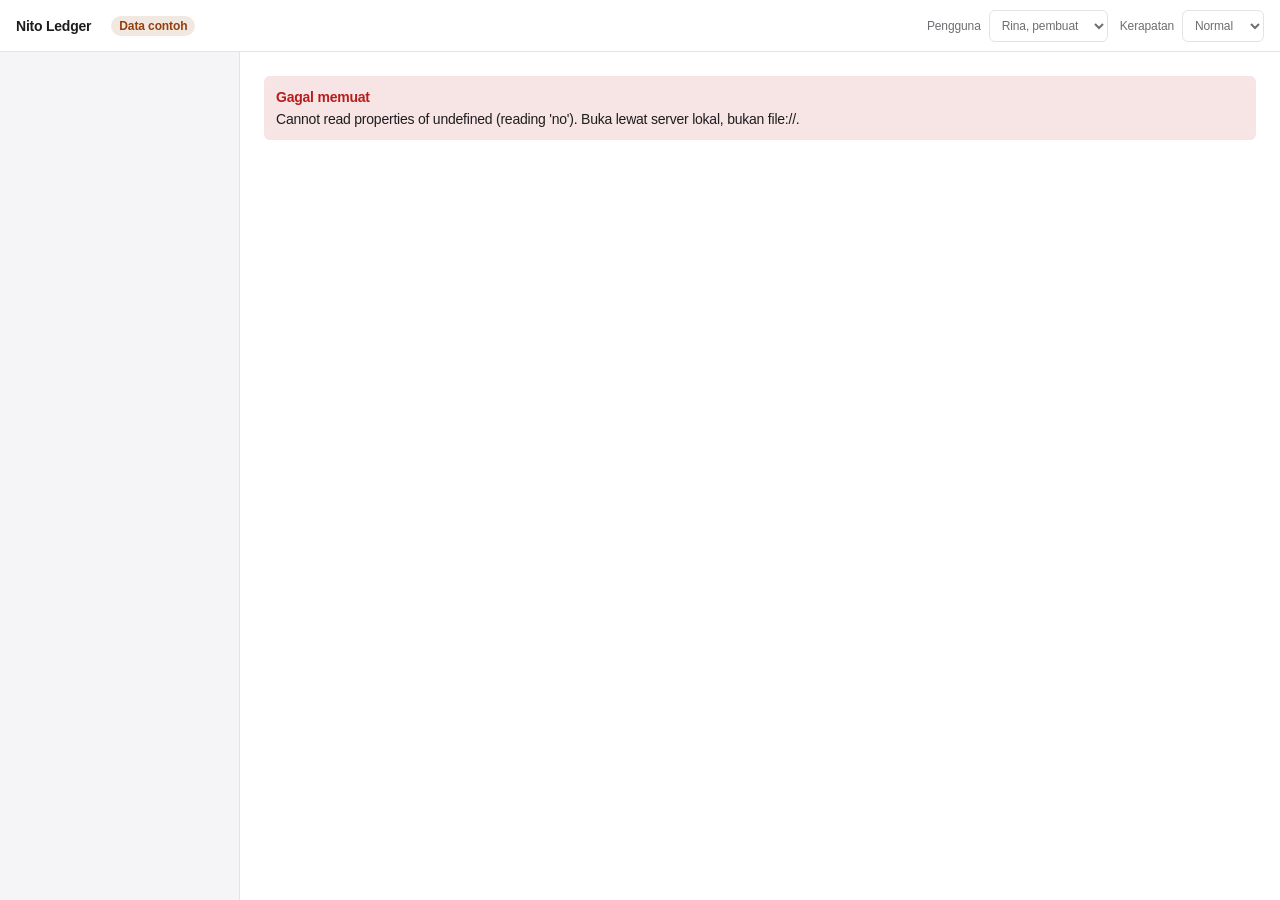
==== example/ledger/index.html @ 4d0b23ad "feat: add the showcase ledger, an accounting ERP built on both skills example/ledger/ posts every do" ====
<!doctype html>
<meta charset="utf-8">
<meta name="viewport" content="width=device-width, initial-scale=1, viewport-fit=cover">
<title>Nito Ledger</title>
<meta name="claude:viewport-fit-sides" content="cover">
<style>
/* Dense-tool shell from nito-design references/erp.md: topbar 52, sidebar 240,
   sticky toolbar, table plus one inspector column. One accent, four semantic hues. */
:root{
  --ink:#1d1d1f; --ink-secondary:#57575c; --ink-muted:#6e6e73;
  --surface:#ffffff; --surface-alt:#f5f5f7; --hairline:#e3e3e7;
  --accent:#0066cc; --on-accent:#ffffff;
  --success:#116633; --warning:#92400e; --critical:#b91c1c; --neutral:#57575c;
  --row-h:40px;
  --radius-pill:980px; --radius-card:12px; --radius-tile:6px;
  --dur-hover:80ms; --dur-state:150ms; --ease:cubic-bezier(.4,0,.6,1);
  --font:-apple-system,BlinkMacSystemFont,"SF Pro Text","Segoe UI",Roboto,"Helvetica Neue",Arial,sans-serif;
}
@media (prefers-color-scheme:dark){:root:not([data-theme="light"]){
  --ink:#f5f5f7; --ink-secondary:#c7c7cc; --ink-muted:#a1a1a6;
  --surface:#1c1c1e; --surface-alt:#2c2c2e; --hairline:#3a3a3c;
  --accent:#2997ff; --on-accent:#000000;
  --success:#4ade80; --warning:#fbbf24; --critical:#f87171; --neutral:#a1a1a6; color-scheme:dark}}
:root[data-theme="dark"]{
  --ink:#f5f5f7; --ink-secondary:#c7c7cc; --ink-muted:#a1a1a6;
  --surface:#1c1c1e; --surface-alt:#2c2c2e; --hairline:#3a3a3c;
  --accent:#2997ff; --on-accent:#000000;
  --success:#4ade80; --warning:#fbbf24; --critical:#f87171; --neutral:#a1a1a6; color-scheme:dark}
[data-density="compact"]{--row-h:32px}
[data-density="comfortable"]{--row-h:48px}

*{box-sizing:border-box}
body{margin:0;background:var(--surface);color:var(--ink);font-family:var(--font);
  font-size:14px;line-height:1.2857742857;letter-spacing:-0.016em}
body::before{content:"";position:fixed;inset:0 0 auto;height:env(safe-area-inset-top,0px);z-index:10;background:var(--surface)}
button,input,select{font:inherit;letter-spacing:inherit;color:inherit}
a{color:var(--accent);text-decoration:none}
a:hover{text-decoration:underline}
:where(a,button,input,select,textarea,[tabindex]):focus-visible{outline:2px solid var(--accent);outline-offset:2px;border-radius:inherit}
h1,h2,h3,p{margin:0}
.meta{font-size:12px;line-height:1.3333733333;letter-spacing:-0.01em;color:var(--ink-muted)}

.app{display:grid;grid-template-columns:240px minmax(0,1fr);grid-template-rows:52px minmax(0,1fr);min-height:100vh}
.top{grid-column:1/-1;display:flex;align-items:center;gap:12px;border-bottom:1px solid var(--hairline);
  padding-left:max(16px,env(safe-area-inset-left,0px));padding-right:max(16px,env(safe-area-inset-right,0px))}
.brand{font-weight:600;white-space:nowrap}
.brand .meta{font-weight:400;margin-left:8px}
.top .grow{flex:1}
.top label{display:flex;align-items:center;gap:8px}
.top select{height:32px;padding:0 8px;border:1px solid var(--hairline);border-radius:var(--radius-tile);background:var(--surface)}

.side{background:var(--surface-alt);border-right:1px solid var(--hairline);padding-block:16px;
  padding-left:max(12px,env(safe-area-inset-left,0px));padding-right:12px}
.side h2{font-size:12px;line-height:1.3333733333;letter-spacing:-0.01em;font-weight:600;color:var(--ink-muted);padding:16px 8px 4px}
.side h2:first-child{padding-top:0}
.side ul{list-style:none;margin:0;padding:0}
.side a{display:block;height:32px;line-height:32px;padding:0 8px;border-radius:var(--radius-tile);color:var(--ink-secondary);white-space:nowrap}
.side a:hover{text-decoration:none;background:var(--hairline);transition:background var(--dur-hover) var(--ease)}
.side a[aria-current="page"]{color:var(--accent);font-weight:600;background:color-mix(in srgb,var(--accent) 10%,var(--surface))}

main{min-width:0}
.toolbar{position:sticky;top:env(safe-area-inset-top,0px);z-index:5;background:var(--surface);border-bottom:1px solid var(--hairline);
  display:flex;align-items:center;gap:16px;flex-wrap:wrap;padding-block:16px;padding-left:24px;padding-right:max(24px,env(safe-area-inset-right,0px))}
.toolbar>div:first-child{flex:1;min-width:0}
h1{font-size:28px;line-height:1.142854;font-weight:600}
.toolbar .meta{margin-top:4px}
.content{padding-block:24px 32px;padding-left:24px;padding-right:max(24px,env(safe-area-inset-right,0px))}

.split{display:grid;grid-template-columns:minmax(0,1fr) 320px;gap:24px;align-items:start}
.stmt .tw{max-height:none}
.col{display:flex;flex-direction:column;gap:24px;min-width:0}
.side-col{position:sticky;top:104px}
h2{font-size:20px;line-height:1.2;font-weight:600}
h3{font-size:14px;font-weight:600}
.block{display:flex;flex-direction:column;gap:12px;min-width:0}
.block-head{display:flex;align-items:baseline;justify-content:space-between;gap:12px;flex-wrap:wrap}

.kpis{display:grid;grid-template-columns:repeat(4,minmax(0,1fr));gap:16px}
.kpi{background:var(--surface-alt);border-radius:var(--radius-card);padding:16px;display:flex;flex-direction:column;gap:8px;min-width:0}
.kpi b{font-size:20px;line-height:1.2;font-weight:600;font-variant-numeric:tabular-nums;white-space:nowrap;overflow:hidden;text-overflow:ellipsis}

.tw{overflow:auto;max-height:70vh;border:1px solid var(--hairline);border-radius:var(--radius-card)}
table{border-collapse:separate;border-spacing:0;width:100%}
th,td{height:var(--row-h);padding:0 12px;text-align:left;white-space:nowrap;vertical-align:middle}
thead th{position:sticky;top:0;z-index:2;background:var(--surface);font-weight:600;border-bottom:1px solid var(--hairline)}
/* the identifying column stays put when a wide table scrolls sideways */
thead th:first-child{left:0;z-index:3}
tbody td:first-child,tfoot td:first-child{position:sticky;left:0;z-index:1}
tbody tr+tr td{border-top:1px solid var(--hairline)}
tbody td{background:var(--surface)}
tfoot td{font-weight:600;border-top:1px solid var(--hairline);background:var(--surface)}
.num{text-align:right;font-variant-numeric:tabular-nums}
.trunc{max-width:200px;overflow:hidden;text-overflow:ellipsis}
.id{font-weight:600}
tr[data-act]{cursor:pointer}
tr[data-act]:hover td{background:var(--surface-alt);transition:background var(--dur-hover) var(--ease)}
tr[aria-selected="true"] td{background:color-mix(in srgb,var(--accent) 10%,var(--surface))}
tr[aria-selected="true"] td:first-child{box-shadow:inset 2px 0 0 var(--accent)}
.neg{color:var(--critical)}
.empty{padding:24px;color:var(--ink-secondary);border:1px dashed var(--hairline);border-radius:var(--radius-card)}

.badge{display:inline-flex;align-items:center;height:20px;padding:0 8px;border-radius:var(--radius-pill);
  font-size:12px;line-height:1;letter-spacing:-0.01em;font-weight:600;
  background:color-mix(in srgb,var(--c) 12%,var(--surface));color:var(--c)}
.badge[data-status="success"]{--c:var(--success)}
.badge[data-status="warning"]{--c:var(--warning)}
.badge[data-status="critical"]{--c:var(--critical)}
.badge[data-status="neutral"]{--c:var(--neutral)}

.panel{background:var(--surface-alt);border-radius:var(--radius-card);padding:16px;display:flex;flex-direction:column;gap:16px;min-width:0}
.panel-head{display:flex;align-items:center;justify-content:space-between;gap:8px}
form{display:flex;flex-direction:column;gap:16px;min-width:0}
.fld{display:flex;flex-direction:column;gap:8px;min-width:0}
.fld label{font-weight:600}
.row2{display:grid;grid-template-columns:minmax(0,1fr) minmax(0,1fr);gap:12px}
input:not([type=checkbox]),select{height:var(--row-h);padding:0 12px;width:100%;min-width:0;
  border:1px solid var(--hairline);border-radius:var(--radius-tile);background:var(--surface)}
input[inputmode=decimal]{text-align:right;font-variant-numeric:tabular-nums}
input[aria-invalid="true"]{border-color:var(--critical)}
/* the box is drawn at 20px; the real input sits over it at 28px, the dense-tool minimum target */
.check{position:relative;display:flex;align-items:center;gap:8px;min-height:28px;cursor:pointer}
.check input{position:absolute;left:-4px;top:0;width:28px;height:28px;margin:0;opacity:0;cursor:pointer}
.check .box{width:20px;height:20px;flex:none;display:grid;place-items:center;
  border:1px solid var(--ink-muted);border-radius:var(--radius-tile);background:var(--surface)}
.check input:checked+.box{background:var(--accent);border-color:var(--accent)}
.check input:checked+.box::after{content:"";width:6px;height:10px;border:solid var(--on-accent);border-width:0 2px 2px 0;transform:translateY(-1px) rotate(45deg)}
.check input:focus-visible+.box{outline:2px solid var(--accent);outline-offset:2px}
.check input:disabled+.box{opacity:.4}
.check:has(input:disabled){cursor:not-allowed;color:var(--ink-muted)}
.block-head a{display:inline-flex;align-items:center;min-height:28px}
.help{font-size:12px;line-height:1.3333733333;letter-spacing:-0.01em;color:var(--ink-muted)}
.help.err{color:var(--critical)}
.actions{display:flex;flex-direction:row;align-items:center;gap:8px;flex-wrap:wrap}
.toolbar select,.toolbar input{width:auto}
.btn{height:var(--row-h);padding:0 16px;border:0;border-radius:var(--radius-pill);background:var(--accent);color:var(--on-accent);
  font-weight:600;cursor:pointer;transition:filter var(--dur-state) var(--ease)}
.btn:hover{filter:brightness(1.08)}
.btn--ghost{background:var(--surface);color:var(--accent);border:1px solid var(--hairline)}
.btn--danger{background:var(--critical);color:var(--surface)}
.btn--sm{height:28px;padding:0 12px}
.note{border-radius:var(--radius-tile);padding:12px;background:color-mix(in srgb,var(--c) 12%,var(--surface));display:flex;flex-direction:column;gap:4px}
.note ul{margin:0;padding-left:16px}
.note--ok{--c:var(--success)} .note--bad{--c:var(--critical)}
.note strong{color:var(--c)}
dl{display:grid;grid-template-columns:auto minmax(0,1fr);gap:8px 16px;margin:0}
dt{color:var(--ink-muted)} dd{margin:0;min-width:0;overflow-wrap:anywhere}
dd.num{text-align:left}
.lines td{height:32px}
.lines .acct{max-width:180px;overflow:hidden;text-overflow:ellipsis}
.stmt td:first-child{padding-left:24px}
.stmt tr.grp td{font-weight:600;padding-left:12px;color:var(--ink-secondary)}
.stmt tr.tot td{font-weight:600}
.statements{display:grid;grid-template-columns:minmax(0,1fr) minmax(0,1fr);gap:24px}

@media (max-width:1068px){
  .split,.statements{grid-template-columns:minmax(0,1fr)}
  .side-col{position:static}
  .kpis{grid-template-columns:repeat(2,minmax(0,1fr))}
}
@media (max-width:760px){
  .app{grid-template-columns:minmax(0,1fr);grid-template-rows:auto auto minmax(0,1fr)}
  .top{flex-wrap:wrap;padding-block:8px}
  .side{border-right:0;border-bottom:1px solid var(--hairline);overflow-x:auto;padding-block:8px;
    padding-right:max(16px,env(safe-area-inset-right,0px));padding-left:max(16px,env(safe-area-inset-left,0px))}
  .side h2{display:none}
  .side nav{display:flex;gap:4px}
  .side ul{display:flex;gap:4px}
  .toolbar,.content{padding-left:max(16px,env(safe-area-inset-left,0px));padding-right:max(16px,env(safe-area-inset-right,0px))}
  .toolbar{flex-direction:column;align-items:stretch;gap:12px}
  h1{font-size:20px;line-height:1.2}
  .row2{grid-template-columns:minmax(0,1fr)}
}
@media (prefers-reduced-motion:reduce){*{transition:none!important}}
</style>

<div class="app">
  <header class="top">
    <p class="brand">Nito Ledger<span class="meta" id="company"></span></p>
    <span class="badge" data-status="warning">Data contoh</span>
    <span class="grow"></span>
    <label class="meta" for="user">Pengguna
      <select id="user"><option value="rina">Rina, pembuat</option><option value="budi">Budi, penyetuju</option></select></label>
    <label class="meta" for="density">Kerapatan
      <select id="density"><option value="compact">Rapat</option><option value="">Normal</option><option value="comfortable">Longgar</option></select></label>
  </header>
  <aside class="side"><nav id="nav" aria-label="Menu"></nav></aside>
  <main id="main"><div class="content"><p class="meta">Memuat bagan akun…</p></div></main>
</div>

<script type="module">
// Every posting below goes through the posting core shipped in the
// nito-accounting skill, unchanged. This page only adds the documents, the
// screens and the in-browser "database" (state + localStorage).
import * as core from "../../skills/nito-accounting/assets/posting-core.mjs";
const COA_URL = "../../skills/nito-accounting/assets/coa-template-id.json";
const STORE = "nito-ledger-v1";
document.documentElement.lang = "id";

// ---------------------------------------------------------------- config
const USERS = { rina: "Rina", budi: "Budi" };
const JOURNALS = { PJ: "Penjualan", PB: "Pembelian", KM: "Kas masuk", KK: "Kas keluar", JU: "Umum" };
const KINDS = {
  sale:             { label: "Penjualan barang", journal: "PJ", prefix: "INV" },
  service:          { label: "Penjualan jasa", journal: "PJ", prefix: "INV" },
  receipt:          { label: "Penerimaan", journal: "KM", prefix: "RCV" },
  purchase:         { label: "Pembelian barang", journal: "PB", prefix: "BILL" },
  purchase_service: { label: "Pembelian jasa", journal: "PB", prefix: "BILL" },
  asset:            { label: "Pembelian aset tetap", journal: "PB", prefix: "BILL" },
  payment:          { label: "Pembayaran", journal: "KK", prefix: "PAY" },
  ppn_settlement:   { label: "Kompensasi PPN", journal: "JU", prefix: "PPN" },
  tax_payment:      { label: "Setoran pajak", journal: "KK", prefix: "SSP" },
  depreciation:     { label: "Penyusutan", journal: "JU", prefix: "DEP" },
};
const AR_KINDS = ["sale", "service"], AP_KINDS = ["purchase", "purchase_service", "asset"];
// The company adapts the skill's template: five accounts the template does not carry.
const EXTRA_ACCOUNTS = [
  { code: "1-1750", name: "PPN Lebih Bayar", type: "asset", normal_balance: "debit" },
  { code: "2-1150", name: "Barang Diterima Belum Ditagih (GR/IR)", type: "liability", normal_balance: "credit" },
  { code: "2-1410", name: "Utang PPN", type: "liability", normal_balance: "credit" },
  { code: "6-1000", name: "Beban Jasa Profesional", type: "expense", normal_balance: "debit" },
  { code: "6-2000", name: "Beban Penyusutan", type: "expense", normal_balance: "debit" },
];
// Account determination: role key -> account. The engine never reads a code.
const ROLES = {
  bank: ["Bank", "1-1200"], receivable: ["Piutang usaha", "1-1300"], payable: ["Utang usaha", "2-1100"],
  sales: ["Penjualan barang", "4-1000"], service_revenue: ["Pendapatan jasa", "4-2000"],
  tax_output_ppn: ["PPN Keluaran", "2-1400"], tax_input_ppn: ["PPN Masukan", "1-1700"],
  ppn_payable: ["Utang PPN", "2-1410"], ppn_receivable: ["PPN Lebih Bayar", "1-1750"],
  prepaid_tax_22_23_25: ["PPh dibayar di muka", "1-1800"], wht_payable_23: ["Utang PPh 23", "2-1510"],
  cogs: ["HPP", "5-0000"], inventory: ["Persediaan", "1-1500"], stock_received_not_billed: ["GR/IR", "2-1150"],
  service_expense: ["Beban jasa", "6-1000"], fixed_asset: ["Aset tetap", "1-2100"],
  accumulated_depreciation: ["Akumulasi penyusutan", "1-2190"], depreciation_expense: ["Beban penyusutan", "6-2000"],
};
// Effective-dated tax parameters (nito-accounting references/values-to-verify.md).
const TAX = [
  { code: "PPN", from: "2025-01-01", num: "132", den: "1200", label: "12% x DPP nilai lain 11/12 (efektif 11%)",
    source: "UU 7/2021 Pasal 7; PMK 131/2024", status: "Terverifikasi s.d. pertengahan 2026, cek ulang" },
  { code: "PPh 23", from: "2009-01-01", num: "2", den: "100", label: "2% atas jasa, dari DPP",
    source: "UU 36/2008 Pasal 23", status: "Teks 2008; dasar tanpa PPN belum terverifikasi" },
];
const TYPES = ["asset", "contra_asset", "liability", "equity", "contra_equity", "revenue", "contra_revenue", "expense", "temporary", "suspense"];
const TYPE_ID = { asset: "Aset", contra_asset: "Kontra aset", liability: "Liabilitas", equity: "Ekuitas", contra_equity: "Kontra ekuitas",
  revenue: "Pendapatan", contra_revenue: "Kontra pendapatan", expense: "Beban", temporary: "Sementara", suspense: "Penampung" };

// ---------------------------------------------------------------- helpers
let state, coa;
const ui = { sel: null, flash: null, f: { asOf: "2026-12-31", from: "2026-01-01", to: "2026-12-31", account: "1-1200", jstatus: "", journal: "" } };
const M = (s) => core.toMinor(s), S = (m) => core.fromMinor(m);
const esc = (s) => String(s ?? "").replace(/[&<>"']/g, (c) => ({ "&": "&amp;", "<": "&lt;", ">": "&gt;", '"': "&quot;", "'": "&#39;" }[c]));
const uid = () => globalThis.crypto?.randomUUID?.() ?? Math.random().toString(36).slice(2) + Date.now().toString(36);
const txt = (m) => { const neg = m < 0n, [i, f] = S(neg ? -m : m).split("."); const t = BigInt(i).toLocaleString("id-ID") + "," + f; return neg ? `(${t})` : t; };
const fmt = (m) => (m < 0n ? `<span class="neg">${txt(m)}</span>` : txt(m));
const MON = ["Jan", "Feb", "Mar", "Apr", "Mei", "Jun", "Jul", "Agu", "Sep", "Okt", "Nov", "Des"];
const dfmt = (iso) => { const [y, m, d] = iso.split("-"); return `${d} ${MON[+m - 1]} ${y}`; };
const today = () => { const d = new Date(); return `${d.getFullYear()}-${String(d.getMonth() + 1).padStart(2, "0")}-${String(d.getDate()).padStart(2, "0")}`; };
const lastDay = (ym) => { const [y, m] = ym.split("-").map(Number); return `${ym}-${String(new Date(y, m, 0).getDate()).padStart(2, "0")}`; };
const addDays = (iso, n) => { const d = new Date(iso + "T00:00:00Z"); d.setUTCDate(d.getUTCDate() + n); return d.toISOString().slice(0, 10); };
const defDate = () => { const t = today(); return t.startsWith(String(state.company.fiscal_year)) ? t : `${state.company.fiscal_year}-12-31`; };
const role = (r) => state.defaults[r];
const acct = (code) => state.accounts[code];
const aname = (code) => (acct(code) ? `${code} ${acct(code).name}` : code);
const party = (id) => [...state.customers, ...state.suppliers].find((p) => p.id === id)?.name ?? "";
class FieldErr extends Error { constructor(field, msg) { super(msg); this.field = field; } }

function money(raw, field, { zero = false } = {}) {
  const s = String(raw ?? "").replace(/\s/g, "").replace(/\./g, "").replace(",", ".");
  if (!/^\d+(\.\d{1,2})?$/.test(s)) throw new FieldErr(field, "Isi nominal, contoh 95.000.000 atau 1.250,50");
  const v = S(M(s));
  if (!zero && M(v) === 0n) throw new FieldErr(field, "Nominal harus lebih dari nol");
  return v;
}
function dateField(v, field = "date") {
  if (!/^\d{4}-\d{2}-\d{2}$/.test(v ?? "")) throw new FieldErr(field, "Pilih tanggal");
  return v;
}
function taxAmt(code, base, date) {
  const p = state.tax.filter((t) => t.code === code && t.from <= date).sort((a, b) => b.from.localeCompare(a.from))[0];
  if (!p) throw new Error(`Tidak ada tarif ${code} yang berlaku pada ${dfmt(date)}`);
  return core.percentOf(base, BigInt(p.num), BigInt(p.den));
}
function save() { try { localStorage.setItem(STORE, JSON.stringify(state)); } catch {} }

// ---------------------------------------------------------------- the "database"
function fresh() {
  const accounts = {};
  for (const a of [...coa.accounts, ...EXTRA_ACCOUNTS])
    accounts[a.code] = { code: a.code, name: a.name, type: a.type, normal_balance: a.normal_balance,
      control: a.control ?? null, closing_only: !!a.zero_outside_closing, active: true, postable: true };
  const periods = {};
  for (let m = 1; m <= 12; m++) periods[`2026-${String(m).padStart(2, "0")}`] = "open";
  return { v: 1, company: { name: "PT Contoh Niaga Nusantara", pkp: true, fiscal_year: 2026, term_days: 30 },
    user: "rina", accounts, defaults: Object.fromEntries(Object.entries(ROLES).map(([k, [, c]]) => [k, c])),
    periods, seq: {}, entries: [], docs: [], tax: TAX.map((t) => ({ ...t })),
    customers: [{ id: "C1", name: "CV Mitra Sejahtera" }, { id: "C2", name: "PT Andalas Logistik" }, { id: "C3", name: "Toko Sinar Jaya" }],
    suppliers: [{ id: "S1", name: "PT Sumber Makmur" }, { id: "S2", name: "KAP Rekan dan Mitra" }, { id: "S3", name: "PT Teknik Prima" }] };
}

// One database transaction: every change inside fn is undone if it fails,
// including the numbering counters, so document and journal numbers stay gapless.
function tx(fn) {
  const snap = JSON.stringify(state);
  let r;
  try { r = fn(); } catch (e) { r = { ok: false, errors: [e.message], field: e.field }; }
  if (!r?.ok) state = JSON.parse(snap); else save();
  return r;
}
function nextNo(prefix, date) {
  const y = date.slice(0, 4), k = `${prefix}-${y}`, n = state.seq[k] ?? 1;
  state.seq[k] = n + 1;
  return `${prefix}/${y}/${String(n).padStart(4, "0")}`;
}
function ctx() {
  const accounts = {};
  for (const a of Object.values(state.accounts)) accounts[a.code] = { active: a.active, postable: a.postable, control: !!a.control };
  return { accounts, isPeriodOpen: (d) => state.periods[d.slice(0, 7)] === "open" };
}
// The posting transaction of references/starter-implementation.md, in memory:
// idempotency check, validateEntry, take the next number, insert.
function postEntry(entry, journal) {
  const prev = state.entries.find((e) => e.idempotency_key === entry.idempotency_key && e.status !== "draft");
  if (prev) return { ok: true, entry: prev, replay: true };
  const v = core.validateEntry(entry, ctx());
  if (!v.ok) return v;
  const posted = { ...entry, journal, status: "posted", entry_number: nextNo(journal, entry.posting_date), total: v.total };
  const i = state.entries.indexOf(entry);
  if (i >= 0) state.entries[i] = posted; else state.entries.push(posted);
  return { ok: true, entry: posted };
}
function postEvent(event_type, amounts, head) {
  const clean = Object.fromEntries(Object.entries(amounts).filter(([, v]) => v && M(v) > 0n));
  const b = core.buildEntry({ event_type, amounts: clean, ...head }, state.defaults);
  if (!b.ok) return b;
  for (const l of b.entry.lines) {
    const c = acct(l.account)?.control;
    if (c === "customer" || c === "supplier") l.party = head.party;
  }
  return postEntry(b.entry, head.journal);
}
// A module document: number it, post its events, keep the journal numbers on it.
function makeDoc(kind, fields, postings) {
  const prev = fields.token && state.docs.find((d) => d.token === fields.token && d.status === "open");
  if (prev) return { ok: true, doc: prev, flash: `${prev.no} sudah diposting sebelumnya. Kirim ulang tidak membuat jurnal kedua.` };
  const k = KINDS[kind], no = nextNo(k.prefix, fields.date);
  const doc = { kind, no, status: "open", entries: [], ...fields };
  const who = fields.party ? ` · ${party(fields.party)}` : "";
  for (const [ev, amounts, suffix] of postings(doc)) {
    const r = postEvent(ev, amounts, { idempotency_key: `${no}:${suffix}`, source_type: kind, source_id: no,
      posting_date: fields.date, document_date: fields.date, created_by: state.user, journal: k.journal,
      party: fields.party ?? undefined, description: `${k.label} ${no}${who}${fields.memo ? " · " + fields.memo : ""}` });
    if (!r.ok) return r;
    doc.entries.push(r.entry.entry_number);
  }
  state.docs.push(doc);
  return { ok: true, doc, sel: { type: "doc", id: no }, flash: `${no} diposting sebagai ${doc.entries.join(" dan ")}.` };
}
function reverseInto(e, date, why) {
  const rev = core.reverseEntry(e, { posting_date: date, idempotency_key: `${e.idempotency_key}:rev`, created_by: state.user });
  rev.description = `${why} (membalik ${e.entry_number})`;
  delete rev.total;
  const r = postEntry(rev, e.journal);
  if (!r.ok) return r;
  e.status = "reversed"; e.reversed_by = r.entry.entry_number;
  return r;
}

// ---------------------------------------------------------------- queries
const live = () => state.entries.filter((e) => e.status !== "draft");
const sorted = (list) => [...list].sort((a, b) => a.posting_date.localeCompare(b.posting_date) || String(a.entry_number).localeCompare(String(b.entry_number)));
function bal(code, to, from) {
  let m = 0n;
  if (!code) return m;
  for (const e of live()) {
    if ((to && e.posting_date > to) || (from && e.posting_date < from)) continue;
    for (const l of e.lines) if (l.account === code) m += M(l.debit) - M(l.credit);
  }
  return m;
}
const debitNormal = (a) => a.normal_balance === "debit" || (a.normal_balance === "either" && ["asset", "expense", "suspense"].includes(a.type));
const natural = (a, m) => (debitNormal(a) ? m : -m);
const applied = (no) => state.docs.filter((d) => d.status === "open" && d.ref === no && (d.kind === "receipt" || d.kind === "payment")).reduce((s, d) => s + M(d.amount), 0n);
const openAmt = (d) => M(d.total) - applied(d.no);
const arDocs = () => state.docs.filter((d) => AR_KINDS.includes(d.kind));
const apDocs = () => state.docs.filter((d) => AP_KINDS.includes(d.kind));
const sumOpen = (list) => list.filter((d) => d.status === "open").reduce((s, d) => s + openAmt(d), 0n);
const fyStart = () => `${state.company.fiscal_year}-01-01`, fyEnd = () => `${state.company.fiscal_year}-12-31`;

function pl(from, to) {
  const g = { rev: [], cogs: [], opex: [], other: [] };
  for (const a of Object.values(state.accounts).sort((x, y) => x.code.localeCompare(y.code))) {
    const m = bal(a.code, to, from);
    if (m === 0n || a.closing_only) continue;
    if (a.type === "revenue" || a.type === "contra_revenue") g.rev.push([a, -m]);
    else if (a.code === role("cogs")) g.cogs.push([a, m]);
    else if (a.type === "expense") g.opex.push([a, m]);
    else if (a.type === "temporary") g.other.push([a, -m]);
  }
  const t = (rows) => rows.reduce((s, [, v]) => s + v, 0n);
  const gross = t(g.rev) - t(g.cogs);
  return { ...g, tRev: t(g.rev), tCogs: t(g.cogs), gross, tOpex: t(g.opex), tOther: t(g.other), net: gross - t(g.opex) + t(g.other) };
}
function bs(to) {
  const g = { a: [], l: [], e: [] };
  for (const a of Object.values(state.accounts).sort((x, y) => x.code.localeCompare(y.code))) {
    const m = bal(a.code, to);
    if (m === 0n) continue;
    if (["asset", "contra_asset", "suspense"].includes(a.type)) g.a.push([a, m]);
    else if (a.type === "liability") g.l.push([a, -m]);
    else if (a.type === "equity" || a.type === "contra_equity") g.e.push([a, -m]);
  }
  const profit = pl(fyStart(), to).net;
  const t = (rows) => rows.reduce((s, [, v]) => s + v, 0n);
  return { ...g, profit, tA: t(g.a), tL: t(g.l), tE: t(g.e) + profit };
}
// Rule 8 of the skill: every subledger equals its control account.
function checks() {
  const tb = core.trialBalance(state.entries);
  const ar = sumOpen(arDocs()), arGL = bal(role("receivable"));
  const ap = sumOpen(apDocs()), apGL = -bal(role("payable"));
  const grir = bal(role("stock_received_not_billed"));
  const assets = state.docs.filter((d) => d.kind === "asset" && d.status === "open");
  const cost = assets.reduce((s, d) => s + M(d.dpp), 0n), costGL = bal(role("fixed_asset"));
  const dep = state.docs.filter((d) => d.kind === "depreciation" && d.status === "open").reduce((s, d) => s + M(d.amount), 0n);
  const depGL = -bal(role("accumulated_depreciation"));
  const b = bs(fyEnd());
  return [
    { name: "Neraca saldo seimbang", ok: tb.balanced, detail: `Debit ${txt(M(tb.total_debit))} = kredit ${txt(M(tb.total_credit))}` },
    { name: "Rincian piutang = akun kontrol", ok: ar === arGL, detail: `Per faktur ${txt(ar)}, buku besar ${txt(arGL)}` },
    { name: "Rincian utang = akun kontrol", ok: ap === apGL, detail: `Per faktur ${txt(ap)}, buku besar ${txt(apGL)}` },
    { name: "GR/IR bersih nol", ok: grir === 0n, detail: `Saldo ${txt(grir)}` },
    { name: "Register aset = buku besar", ok: cost === costGL && dep === depGL, detail: `Perolehan ${txt(cost)}, akumulasi ${txt(dep)}` },
    { name: "Aset = liabilitas + ekuitas", ok: b.tA === b.tL + b.tE, detail: `${txt(b.tA)} = ${txt(b.tL + b.tE)}` },
  ];
}

// ---------------------------------------------------------------- commands
function newParty(f, list, prefix) {
  if (f.party !== "__new") return f.party;
  const name = (f.new_party ?? "").trim();
  if (!name) throw new FieldErr("new_party", "Isi nama untuk pihak baru");
  const id = prefix + (list.length + 1);
  list.push({ id, name });
  return id;
}
function submitSale(f) {
  const date = dateField(f.date), dpp = money(f.dpp, "dpp");
  const cost = f.kind === "sale" && f.cost ? money(f.cost, "cost", { zero: true }) : "0.00";
  return tx(() => {
    const p = newParty(f, state.customers, "C");
    const ppn = state.company.pkp ? taxAmt("PPN", dpp, date) : "0.00";
    const total = S(M(dpp) + M(ppn));
    return makeDoc(f.kind, { token: f.token, date, due: addDays(date, state.company.term_days), party: p, dpp, ppn, total, cost, memo: f.memo?.trim() }, () => [
      f.kind === "sale"
        ? ["sale_invoice", { receivable: total, sales: dpp, tax_output_ppn: ppn }, "post"]
        : ["service_invoice", { receivable: total, service_revenue: dpp, tax_output_ppn: ppn }, "post"],
      ...(M(cost) > 0n ? [["sale_cogs", { cogs: cost, inventory: cost }, "cogs"]] : []),
    ]);
  });
}
function submitPurchase(f) {
  const date = dateField(f.date), dpp = money(f.dpp, "dpp");
  return tx(() => {
    const p = newParty(f, state.suppliers, "S");
    const ppn = f.pkp === "on" ? taxAmt("PPN", dpp, date) : "0.00";
    const total = S(M(dpp) + M(ppn));
    // A company that is not PKP cannot credit input PPN: the PPN becomes part of the cost (P4).
    const credit = state.company.pkp, cost = credit ? dpp : total, input = credit ? ppn : "0.00";
    return makeDoc(f.kind, { token: f.token, date, due: addDays(date, state.company.term_days), party: p, dpp, ppn, total, memo: f.memo?.trim() }, () =>
      f.kind === "purchase"
        ? [["goods_receipt", { inventory: cost, stock_received_not_billed: cost }, "gr"],
           ["vendor_invoice", { stock_received_not_billed: cost, tax_input_ppn: input, payable: total }, "post"]]
        : [["vendor_service_invoice", { service_expense: cost, tax_input_ppn: input, payable: total }, "post"]]);
  });
}
function submitAsset(f) {
  const date = dateField(f.date), dpp = money(f.dpp, "dpp"), residual = money(f.residual, "residual", { zero: true });
  const months = Number(f.months);
  if (!Number.isInteger(months) || months < 1) throw new FieldErr("months", "Isi umur dalam bulan, angka bulat");
  if (M(residual) >= M(dpp)) throw new FieldErr("residual", "Nilai sisa harus di bawah harga perolehan");
  const name = (f.name ?? "").trim();
  if (!name) throw new FieldErr("name", "Isi nama aset");
  return tx(() => {
    const p = newParty(f, state.suppliers, "S");
    const ppn = f.pkp === "on" ? taxAmt("PPN", dpp, date) : "0.00";
    const total = S(M(dpp) + M(ppn));
    const credit = state.company.pkp, cost = credit ? dpp : total;
    return makeDoc("asset", { token: f.token, date, due: addDays(date, state.company.term_days), party: p, name, dpp: cost, ppn, total, residual, months, memo: name }, () =>
      [["asset_acquisition", { fixed_asset: cost, tax_input_ppn: credit ? ppn : "0.00", payable: total }, "post"]]);
  });
}
function settle(f, kind) {
  const isR = kind === "receipt";
  const d = state.docs.find((x) => x.no === f.ref && x.status === "open" && (isR ? AR_KINDS : AP_KINDS).includes(x.kind));
  if (!d) throw new FieldErr("ref", "Pilih faktur yang masih terbuka");
  const date = dateField(f.date);
  if (date < d.date) throw new FieldErr("date", "Tanggal sebelum tanggal faktur");
  const svc = isR ? "service" : "purchase_service";
  const withhold = f.pph23 === "on";
  if (withhold && d.kind !== svc) throw new FieldErr("pph23", "PPh 23 hanya dipotong atas jasa");
  if (withhold && state.docs.some((x) => x.status === "open" && x.ref === d.no && M(x.pph) > 0n)) throw new FieldErr("pph23", "PPh 23 faktur ini sudah dipotong");
  const pph = withhold ? taxAmt("PPh 23", d.dpp, date) : "0.00";
  const bank = money(f.bank, "bank");
  const amt = M(bank) + M(pph);
  if (amt > openAmt(d)) throw new FieldErr("bank", `Melebihi sisa ${txt(openAmt(d))}`);
  return tx(() => makeDoc(kind, { token: f.token, date, party: d.party, ref: d.no, bank, pph, amount: S(amt) }, () => [isR
    ? ["receipt_in", { bank, prepaid_tax_22_23_25: pph, receivable: S(amt) }, "post"]
    : ["payment_out", { payable: S(amt), bank, wht_payable_23: pph }, "post"]]));
}
function runDepreciation(f) {
  const month = f.month;
  if (!/^\d{4}-\d{2}$/.test(month ?? "")) throw new FieldErr("month", "Pilih bulan");
  return tx(() => {
    const done = [], skip = [];
    for (const a of state.docs.filter((d) => d.kind === "asset" && d.status === "open")) {
      if (a.date.slice(0, 7) > month) continue;
      const deps = state.docs.filter((d) => d.kind === "depreciation" && d.status === "open" && d.ref === a.no);
      if (deps.some((d) => d.month === month)) { skip.push(`${a.name}: ${month} sudah diposting`); continue; }
      if (deps.length >= a.months) { skip.push(`${a.name}: sudah habis disusutkan`); continue; }
      // straight line; the last month takes the rounding remainder
      const base = M(a.dpp) - M(a.residual), per = base / BigInt(a.months);
      const amt = deps.length === a.months - 1 ? base - per * BigInt(a.months - 1) : per;
      const r = makeDoc("depreciation", { token: `dep:${a.no}:${month}`, date: lastDay(month), month, ref: a.no, amount: S(amt), memo: a.name },
        () => [["depreciation", { depreciation_expense: S(amt), accumulated_depreciation: S(amt) }, "post"]]);
      if (!r.ok) return r;
      done.push(`${a.name} ${txt(amt)} (${r.doc.entries[0]})`);
    }
    if (!done.length && !skip.length) return { ok: false, errors: ["Tidak ada aset yang diperoleh sampai bulan ini"] };
    if (!done.length) return { ok: false, errors: skip };
    return { ok: true, flash: `Penyusutan ${month} diposting: ${done.join("; ")}.${skip.length ? " Dilewati: " + skip.join("; ") : ""}` };
  });
}
function settlePPN(f) {
  const month = f.month;
  if (!/^\d{4}-\d{2}$/.test(month ?? "")) throw new FieldErr("month", "Pilih masa pajak");
  const end = lastDay(month);
  return tx(() => {
    const out = -bal(role("tax_output_ppn"), end), inp = bal(role("tax_input_ppn"), end);
    if (out <= 0n && inp <= 0n) return { ok: false, errors: [`Tidak ada saldo PPN Keluaran atau Masukan sampai ${dfmt(end)}`] };
    const diff = out - inp;
    return makeDoc("ppn_settlement", { token: `ppn:${month}`, date: end, month, out: S(out), inp: S(inp), amount: S(diff < 0n ? -diff : diff), memo: `masa ${month}` }, () =>
      [["ppn_settlement", { tax_output_ppn: S(out), tax_input_ppn: S(inp),
        ppn_payable: diff > 0n ? S(diff) : undefined, ppn_receivable: diff < 0n ? S(-diff) : undefined }, "post"]]);
  });
}
function payTax(f) {
  const date = dateField(f.date);
  return tx(() => {
    const ppn = -bal(role("ppn_payable"), date), pph = -bal(role("wht_payable_23"), date);
    const p1 = ppn > 0n ? ppn : 0n, p2 = pph > 0n ? pph : 0n;
    if (!p1 && !p2) return { ok: false, errors: [`Tidak ada Utang PPN atau PPh 23 per ${dfmt(date)}`] };
    return makeDoc("tax_payment", { token: f.token, date, ppn: S(p1), pph: S(p2), amount: S(p1 + p2) }, () =>
      [["tax_payment", { ppn_payable: S(p1), wht_payable_23: S(p2), bank: S(p1 + p2) }, "post"]]);
  });
}
function saveManual(f) {
  const date = dateField(f.date), lines = [];
  for (let i = 0; `acct_${i}` in f; i++) {
    const a = f[`acct_${i}`], d = (f[`dr_${i}`] ?? "").trim(), c = (f[`cr_${i}`] ?? "").trim();
    if (!a && !d && !c) continue;
    if (!a) throw new Error(`Baris ${i + 1}: pilih akun`);
    const p = (v) => { try { return v ? money(v, null, { zero: true }) : "0.00"; } catch (e) { throw new Error(`Baris ${i + 1}: ${e.message}`); } };
    lines.push({ account: a, debit: p(d), credit: p(c) });
  }
  const entry = { idempotency_key: f.token, journal: "JU", status: "draft", posting_date: date, document_date: date,
    description: f.memo?.trim() || "Jurnal umum", created_by: state.user, lines };
  const v = core.validateEntry(entry, ctx());
  if (!v.ok) return v;
  return tx(() => {
    if (state.entries.some((e) => e.idempotency_key === entry.idempotency_key)) return { ok: true, flash: "Draf ini sudah tersimpan.", sel: { type: "entry", id: entry.idempotency_key } };
    state.entries.push(entry);
    return { ok: true, key: entry.idempotency_key, sel: { type: "entry", id: entry.idempotency_key },
      flash: `Draf disimpan. Pengguna lain harus menyetujui sebelum jurnal diposting.` };
  });
}
function approve(f) {
  return tx(() => {
    const e = state.entries.find((x) => x.idempotency_key === f.key && x.status === "draft");
    if (!e) return { ok: false, errors: ["Draf tidak ditemukan"] };
    e.approved_by = state.user;
    const r = postEntry(e, "JU");
    return r.ok ? { ok: true, flash: `Disetujui ${USERS[state.user]} dan diposting sebagai ${r.entry.entry_number}.`, sel: { type: "entry", id: e.idempotency_key } } : r;
  });
}
function reverseManual(f) {
  const date = dateField(f.date);
  return tx(() => {
    const e = state.entries.find((x) => x.idempotency_key === f.key);
    if (!e || e.status !== "posted") return { ok: false, errors: ["Hanya jurnal berstatus diposting yang bisa dibalik"] };
    if (e.source_type) return { ok: false, errors: ["Jurnal dari dokumen dibatalkan lewat dokumennya"] };
    const r = reverseInto(e, date, "Pembalikan");
    return r.ok ? { ok: true, flash: `${e.entry_number} dibalik oleh ${r.entry.entry_number}. Keduanya tetap di buku besar.`, sel: { type: "entry", id: r.entry.idempotency_key } } : r;
  });
}
function cancelDoc(f) {
  const date = dateField(f.date);
  return tx(() => {
    const d = state.docs.find((x) => x.no === f.no);
    if (!d || d.status !== "open") return { ok: false, errors: ["Dokumen tidak ditemukan atau sudah dibatalkan"] };
    const deps = state.docs.filter((x) => x.status === "open" && x.ref === d.no);
    if (deps.length) return { ok: false, errors: [`Batalkan dulu ${deps.map((x) => x.no).join(", ")} yang mengacu ke ${d.no}`] };
    if (d.kind === "ppn_settlement" && state.docs.some((x) => x.kind === "tax_payment" && x.status === "open" && x.date >= d.date))
      return { ok: false, errors: ["Batalkan dulu setoran pajak sesudah kompensasi ini"] };
    for (const no of d.entries) {
      const e = state.entries.find((x) => x.entry_number === no);
      const r = reverseInto(e, date, `Pembatalan ${d.no}`);
      if (!r.ok) return r;
    }
    d.status = "cancelled"; d.cancelled_on = date;
    return { ok: true, flash: `${d.no} dibatalkan. Jurnal aslinya tetap ada, dibalik oleh jurnal baru.`, sel: { type: "doc", id: d.no } };
  });
}
function addAccount(f) {
  const code = (f.code ?? "").trim(), name = (f.name ?? "").trim();
  if (!/^[0-9A-Za-z.-]{1,20}$/.test(code)) throw new FieldErr("code", "Kode 1-20 karakter: angka, huruf, titik, strip");
  if (state.accounts[code]) throw new FieldErr("code", "Kode sudah dipakai");
  if (!name) throw new FieldErr("name", "Isi nama akun");
  return tx(() => {
    state.accounts[code] = { code, name, type: f.type, normal_balance: f.normal_balance, control: null, closing_only: false, active: true, postable: true };
    return { ok: true, flash: `Akun ${code} ${name} ditambahkan.` };
  });
}
function saveDefaults(f) {
  return tx(() => {
    for (const r of Object.keys(ROLES)) { if (f[`role_${r}`]) state.defaults[r] = f[`role_${r}`]; else delete state.defaults[r]; }
    return { ok: true, flash: "Penentuan akun disimpan. Peran yang dikosongkan akan menolak posting." };
  });
}
function saveCompany(f) {
  const name = (f.name ?? "").trim();
  if (!name) throw new FieldErr("name", "Isi nama perusahaan");
  const term = Number(f.term_days);
  if (!Number.isInteger(term) || term < 0) throw new FieldErr("term_days", "Isi jumlah hari, angka bulat");
  return tx(() => { Object.assign(state.company, { name, pkp: f.pkp === "on", term_days: term }); return { ok: true, flash: "Konfigurasi perusahaan disimpan." }; });
}
const H = {
  sale: submitSale, purchase: submitPurchase, asset: submitAsset,
  receipt: (f) => settle(f, "receipt"), payment: (f) => settle(f, "payment"),
  depreciation: runDepreciation, ppn: settlePPN, taxpay: payTax,
  manual: saveManual, approve, reverse: reverseManual, cancel: cancelDoc,
  account: addAccount, defaults: saveDefaults, company: saveCompany,
  reset: () => { state = seed(); return { ok: true, flash: "Data contoh dimuat ulang." }; },
  filter: (f) => { Object.assign(ui.f, f); return { ok: true, keep: true }; },
};

// ---------------------------------------------------------------- example data, posted through the same commands
function seed() {
  state = fresh();
  const run = (fn, f, user = "rina") => { state.user = user; const r = fn({ token: uid(), ...f }); if (!r.ok) console.error("seed", f, r.errors); return r; };
  const cap = run(saveManual, { date: "2026-01-02", memo: "Setoran modal pemegang saham",
    acct_0: "1-1200", dr_0: "500.000.000", cr_0: "", acct_1: "3-1000", dr_1: "", cr_1: "500.000.000" });
  run(approve, { key: cap.key }, "budi");
  const p1 = run(submitPurchase, { kind: "purchase", party: "S1", date: "2026-01-05", dpp: "80.000.000", pkp: "on", memo: "Bahan kemasan" });
  run(submitSale, { kind: "sale", party: "C1", date: "2026-01-10", dpp: "95.000.000", cost: "60.000.000", memo: "Diskon dagang 5% sudah dipotong" });
  const a2 = run(submitSale, { kind: "service", party: "C2", date: "2026-01-12", dpp: "50.000.000", memo: "Jasa pengemasan" });
  const p2 = run(submitPurchase, { kind: "purchase_service", party: "S2", date: "2026-01-15", dpp: "40.000.000", pkp: "on", memo: "Jasa konsultan" });
  run(submitAsset, { party: "S3", date: "2026-01-20", name: "Mesin pengemas otomatis", dpp: "128.000.000", pkp: "on", residual: "8.000.000", months: "60" });
  run(H.receipt, { ref: a2.doc.no, date: "2026-01-25", pph23: "on", bank: "54.500.000" });
  run(H.payment, { ref: p1.doc.no, date: "2026-01-28", bank: "88.800.000" });
  run(H.payment, { ref: p2.doc.no, date: "2026-01-30", pph23: "on", bank: "43.600.000" });
  run(runDepreciation, { month: "2026-01" });
  run(settlePPN, { month: "2026-01" });
  run(payTax, { date: "2026-02-10" });
  run(submitSale, { kind: "service", party: "C3", date: "2026-02-14", dpp: "12.500.000", memo: "Jasa desain kemasan" });
  state.user = "rina";
  save();
  return state;
}

// ---------------------------------------------------------------- view pieces
const badge = (status, word) => `<span class="badge" data-status="${status}">${word}</span>`;
function entryBadge(e) {
  if (e.status === "draft") return badge("warning", "Menunggu persetujuan");
  if (e.status === "reversed") return badge("neutral", "Dibalik");
  return badge("success", e.reverses_entry_number ? "Pembalik" : "Diposting");
}
function docBadge(d) {
  if (d.status === "cancelled") return badge("neutral", "Dibatalkan");
  if (!AR_KINDS.includes(d.kind) && !AP_KINDS.includes(d.kind)) return badge("success", "Diposting");
  const rem = openAmt(d);
  if (rem === 0n) return badge("success", "Lunas");
  return d.due && d.due < today() ? badge("critical", "Lewat jatuh tempo") : badge("warning", "Belum lunas");
}
function table(cols, rows, { foot, empty = "Belum ada data." } = {}) {
  if (!rows.length) return `<p class="empty">${empty}</p>`;
  const th = cols.map((c) => `<th${c.num ? ' class="num"' : ""}>${c.h}</th>`).join("");
  const body = rows.map((r) => `<tr${r.attr ?? ""}>${r.cells.map((c, i) => `<td${cols[i].num ? ' class="num"' : cols[i].cls ? ` class="${cols[i].cls}"` : ""}${cols[i].cls === "trunc" || cols[i].cls === "acct" ? ` title="${esc(String(c).replace(/<[^>]+>/g, ""))}"` : ""}>${c}</td>`).join("")}</tr>`).join("");
  const tf = foot ? `<tfoot><tr>${foot.map((c, i) => `<td${cols[i].num ? ' class="num"' : ""}>${c}</td>`).join("")}</tr></tfoot>` : "";
  return `<div class="tw"><table><thead><tr>${th}</tr></thead><tbody>${body}</tbody>${tf}</table></div>`;
}
const selAttr = (type, id) => ` data-act="${type}" data-id="${esc(id)}" tabindex="0"${ui.sel?.type === type && ui.sel?.id === id ? ' aria-selected="true"' : ""}`;
function fld(form, name, label, input, help = "") {
  return `<div class="fld"><label for="${form}-${name}">${label}</label>${input}<p class="help" data-help="${name}" data-orig="${esc(help)}">${esc(help)}</p></div>`;
}
const inp = (form, name, value = "", attrs = "") => `<input id="${form}-${name}" name="${name}" value="${esc(value)}" ${attrs}>`;
const amount = (form, name, value = "") => inp(form, name, value, 'inputmode="decimal" autocomplete="off"');
const dateIn = (form, name = "date", value = defDate()) => inp(form, name, value, 'type="date"');
const monthIn = (form, name = "month", value = defDate().slice(0, 7)) => inp(form, name, value, 'type="month"');
const sel = (form, name, opts, value) => `<select id="${form}-${name}" name="${name}">${opts.map(([v, t]) => `<option value="${esc(v)}"${v === value ? " selected" : ""}>${esc(t)}</option>`).join("")}</select>`;
const check = (form, name, label, on = true) => `<div class="fld"><label class="check" for="${form}-${name}"><input type="checkbox" id="${form}-${name}" name="${name}"${on ? " checked" : ""}><span class="box" aria-hidden="true"></span>${label}</label><p class="help" data-help="${name}" data-orig=""></p></div>`;
function form(id, title, body, btn, { confirm } = {}) {
  return `<section class="panel"><form data-form="${id}" novalidate${confirm ? ` data-confirm="${esc(confirm)}"` : ""}>
    ${title ? `<h2>${title}</h2>` : ""}<input type="hidden" name="token" value="${uid()}">${body}
    <div class="actions"><button class="btn" type="submit">${btn}</button></div><div data-status role="status"></div></form></section>`;
}
const postable = () => Object.values(state.accounts).filter((a) => a.active && a.postable).sort((a, b) => a.code.localeCompare(b.code));
const partyOpts = (list, label) => [...list.map((p) => [p.id, p.name]), ["__new", `+ ${label} baru`]];
function flashHtml() {
  if (!ui.flash) return "";
  const h = `<div class="note note--ok" role="status"><strong>Berhasil</strong><span>${esc(ui.flash)}</span></div>`;
  ui.flash = null;
  return h;
}
function linesTable(e) {
  const rows = e.lines.map((l) => ({ cells: [esc(aname(l.account)) + (l.party ? ` · ${esc(party(l.party))}` : ""), M(l.debit) ? txt(M(l.debit)) : "", M(l.credit) ? txt(M(l.credit)) : ""] }));
  const t = e.lines.reduce((s, l) => s + M(l.debit), 0n);
  return `<div class="lines">${table([{ h: "Akun", cls: "acct" }, { h: "Debit", num: true }, { h: "Kredit", num: true }], rows, { foot: ["Jumlah", txt(t), txt(t)] })}</div>`;
}
function entryHead(e) {
  return `<dl>
    <dt>Status</dt><dd>${entryBadge(e)}</dd>
    <dt>Tanggal</dt><dd>${dfmt(e.posting_date)}</dd>
    <dt>Jurnal</dt><dd>${JOURNALS[e.journal]}</dd>
    <dt>Keterangan</dt><dd>${esc(e.description)}</dd>
    <dt>Sumber</dt><dd>${e.source_type ? `${esc(KINDS[e.source_type]?.label ?? e.source_type)} ${esc(e.source_id)}` : "Jurnal manual"}</dd>
    <dt>Dibuat</dt><dd>${USERS[e.created_by] ?? esc(e.created_by)}</dd>
    ${e.approved_by ? `<dt>Disetujui</dt><dd>${USERS[e.approved_by] ?? esc(e.approved_by)}</dd>` : ""}
    ${e.reverses_entry_number ? `<dt>Membalik</dt><dd>${esc(e.reverses_entry_number)}</dd>` : ""}
    ${e.reversed_by ? `<dt>Dibalik oleh</dt><dd>${esc(e.reversed_by)}</dd>` : ""}
    <dt>Kunci idempotensi</dt><dd class="meta">${esc(e.idempotency_key)}</dd></dl>`;
}
function inspector() {
  const close = `<button class="btn btn--ghost btn--sm" type="button" data-act="close">Tutup</button>`;
  if (ui.sel.type === "new-account") return ui.newAccount().replace("<h2>Akun baru</h2>", `<div class="panel-head"><h2>Akun baru</h2>${close}</div>`);
  if (ui.sel.type === "entry") {
    const e = state.entries.find((x) => x.idempotency_key === ui.sel.id);
    if (!e) { ui.sel = null; return ""; }
    let act = "";
    if (e.status === "draft")
      act = form("approve", "", `<input type="hidden" name="key" value="${esc(e.idempotency_key)}"><p class="meta">Dibuat oleh ${USERS[e.created_by]}. Penyetuju harus pengguna lain; ganti pengguna di bilah atas.</p>`, `Setujui dan posting sebagai ${USERS[state.user]}`);
    else if (e.status === "posted" && !e.source_type)
      act = form("reverse", "", `<input type="hidden" name="key" value="${esc(e.idempotency_key)}">${fld("reverse", "date", "Tanggal pembalikan", dateIn("reverse", "date", e.posting_date))}`, "Balik jurnal", { confirm: "Klik lagi untuk membalik" });
    else if (e.status === "posted" && e.source_type && !e.reverses_entry_number)
      act = `<p class="meta">Jurnal ini dibuat dokumen ${esc(e.source_id)}. Batalkan lewat dokumennya.</p>`;
    return `<section class="panel"><div class="panel-head"><h2>${esc(e.entry_number ?? "Draf")}</h2>${close}</div>${entryHead(e)}${linesTable(e)}</section>${act}`;
  }
  const d = state.docs.find((x) => x.no === ui.sel.id);
  if (!d) { ui.sel = null; return ""; }
  const entries = d.entries.map((no) => state.entries.find((e) => e.entry_number === no));
  const reversals = entries.filter((e) => e.reversed_by).map((e) => state.entries.find((x) => x.entry_number === e.reversed_by));
  const money2 = (k, l) => (d[k] !== undefined && d[k] !== null ? `<dt>${l}</dt><dd>${txt(M(d[k]))}</dd>` : "");
  const head = `<dl>
    <dt>Status</dt><dd>${docBadge(d)}</dd>
    <dt>Jenis</dt><dd>${KINDS[d.kind].label}</dd>
    <dt>Tanggal</dt><dd>${dfmt(d.date)}${d.due ? ` · jatuh tempo ${dfmt(d.due)}` : ""}</dd>
    ${d.party ? `<dt>Pihak</dt><dd>${esc(party(d.party))}</dd>` : ""}
    ${d.ref ? `<dt>Untuk</dt><dd>${esc(d.ref)}</dd>` : ""}
    ${d.memo ? `<dt>Catatan</dt><dd>${esc(d.memo)}</dd>` : ""}
    ${money2("dpp", "DPP")}${money2("ppn", "PPN")}${money2("total", "Total")}${money2("pph", "PPh 23")}${money2("bank", "Bank")}${money2("amount", "Jumlah")}
    ${AR_KINDS.includes(d.kind) || AP_KINDS.includes(d.kind) ? `<dt>Sisa</dt><dd>${txt(openAmt(d))}</dd>` : ""}</dl>`;
  const act = d.status === "open"
    ? form("cancel", "", `<input type="hidden" name="no" value="${esc(d.no)}">${fld("cancel", "date", "Tanggal pembatalan", dateIn("cancel", "date", d.date), "Jurnal pembalik diposting pada tanggal ini.")}`, "Batalkan dokumen", { confirm: "Klik lagi untuk membatalkan" })
    : "";
  const blocks = [...entries, ...reversals].map((e) => `<div class="block"><h3><a href="#jurnal" data-goto="${esc(e.idempotency_key)}">${esc(e.entry_number)}</a> · ${JOURNALS[e.journal]} · ${dfmt(e.posting_date)}</h3>${linesTable(e)}</div>`).join("");
  return `<section class="panel"><div class="panel-head"><h2>${esc(d.no)}</h2>${close}</div>${head}${blocks}</section>${act}`;
}
function split(main, side) {
  const fl = flashHtml(), s = ui.sel ? inspector() : side;
  if (!fl && !s) return `<div class="col">${main}</div>`;
  return `<div class="split"><div class="col">${main}</div><aside class="col side-col" aria-label="Detail dan formulir">${fl}${s}</aside></div>`;
}
const block = (title, body, extra = "") => `<section class="block"><div class="block-head"><h2>${title}</h2>${extra}</div>${body}</section>`;
function docTable(list, who) {
  // DPP and PPN live in the inspector: six columns fit beside the form at 1440px
  const rows = [...list].reverse().map((d) => ({ attr: selAttr("doc", d.no), cells: [
    `<span class="id">${esc(d.no)}</span>`, dfmt(d.date), esc(party(d.party)),
    txt(M(d.total)), d.status === "open" ? txt(openAmt(d)) : "", docBadge(d)] }));
  const open = list.filter((d) => d.status === "open");
  return table([{ h: "Nomor" }, { h: "Tanggal" }, { h: who, cls: "trunc" }, { h: "Total (Rp)", num: true }, { h: "Sisa (Rp)", num: true }, { h: "Status" }],
    rows, { foot: ["Terbuka", "", "", txt(open.reduce((s, d) => s + M(d.total), 0n)), txt(sumOpen(list)), ""], empty: "Belum ada faktur. Buat yang pertama dengan formulir di samping." });
}
function settleTable(kind) {
  const list = state.docs.filter((d) => d.kind === kind).reverse();
  return table([{ h: "Nomor" }, { h: "Tanggal" }, { h: "Faktur" }, { h: "Jumlah (Rp)", num: true }, { h: "PPh 23 (Rp)", num: true }, { h: "Status" }],
    list.map((d) => ({ attr: selAttr("doc", d.no), cells: [`<span class="id">${esc(d.no)}</span>`, dfmt(d.date), esc(d.ref), txt(M(d.amount)), txt(M(d.pph)), docBadge(d)] })),
    { empty: "Belum ada." });
}

// ---------------------------------------------------------------- views
function vDash() {
  const b = bs(fyEnd());
  const kp = [["Saldo bank", bal(role("bank"))], ["Piutang usaha", bal(role("receivable"))], ["Utang usaha", -bal(role("payable"))], [`Laba ${state.company.fiscal_year}`, b.profit]];
  const cs = checks();
  const recent = sorted(state.entries.filter((e) => e.status !== "draft")).slice(-8).reverse();
  const drafts = state.entries.filter((e) => e.status === "draft");
  return { sub: `Tahun buku ${state.company.fiscal_year} · semua angka dalam rupiah`, body: `
    <div class="col">
      <div class="kpis">${kp.map(([l, v]) => `<div class="kpi"><span class="meta">${l}</span><b title="${txt(v)}">${fmt(v)}</b></div>`).join("")}</div>
      ${block("Pemeriksaan buku besar", table([{ h: "Pemeriksaan" }, { h: "Hasil" }, { h: "Rincian", cls: "trunc" }],
        cs.map((c) => ({ cells: [c.name, c.ok ? badge("success", "Cocok") : badge("critical", "Selisih"), c.detail] }))),
        `<span class="meta">Setiap buku pembantu harus sama dengan akun kontrolnya</span>`)}
      ${drafts.length ? block("Menunggu persetujuan", table([{ h: "Tanggal" }, { h: "Keterangan", cls: "trunc" }, { h: "Dibuat" }],
        drafts.map((e) => ({ cells: [dfmt(e.posting_date), esc(e.description), USERS[e.created_by]] }))), `<a href="#jurnal">Buka jurnal</a>`) : ""}
      ${block("Jurnal terakhir", entriesTable(recent, false), `<a href="#jurnal">Semua jurnal</a>`)}
    </div>` };
}
function entriesTable(list, selectable = true) {
  return table([{ h: "Nomor" }, { h: "Tanggal" }, { h: "Jurnal" }, { h: "Keterangan", cls: "trunc" }, { h: "Jumlah (Rp)", num: true }, { h: "Status" }],
    list.map((e) => ({ attr: selectable ? selAttr("entry", e.idempotency_key) : "", cells: [
      `<span class="id">${esc(e.entry_number ?? "Draf")}</span>`, dfmt(e.posting_date), JOURNALS[e.journal], esc(e.description),
      txt(e.lines.reduce((s, l) => s + M(l.debit), 0n)), entryBadge(e)] })), { empty: "Tidak ada jurnal yang cocok dengan saringan ini." });
}
function vSales() {
  const open = arDocs().filter((d) => d.status === "open" && openAmt(d) > 0n);
  const side = form("sale", "Faktur penjualan", `
      ${fld("sale", "kind", "Jenis", sel("sale", "kind", [["sale", "Barang"], ["service", "Jasa"]], "sale"))}
      ${fld("sale", "party", "Pelanggan", sel("sale", "party", partyOpts(state.customers, "Pelanggan"), "C1"))}
      ${fld("sale", "new_party", "Nama pelanggan baru", inp("sale", "new_party"), "Diisi hanya jika memilih pelanggan baru.")}
      <div class="row2">${fld("sale", "date", "Tanggal", dateIn("sale"))}${fld("sale", "dpp", "DPP (Rp) *", amount("sale", "dpp"), state.company.pkp ? "PPN dihitung dari parameter pajak." : "Perusahaan bukan PKP: tanpa PPN.")}</div>
      ${fld("sale", "cost", "Harga pokok barang (Rp)", amount("sale", "cost"), "Untuk barang: membentuk jurnal HPP dan persediaan.")}
      ${fld("sale", "memo", "Catatan", inp("sale", "memo"))}`, "Posting faktur")
    + form("receipt", "Terima pembayaran", open.length ? `
      ${fld("receipt", "ref", "Faktur", sel("receipt", "ref", open.map((d) => [d.no, `${d.no} · ${party(d.party)}`]), open[0].no))}
      ${fld("receipt", "date", "Tanggal", dateIn("receipt"))}
      ${check("receipt", "pph23", "Pelanggan memotong PPh 23", false)}
      ${fld("receipt", "bank", "Diterima di bank (Rp) *", amount("receipt", "bank"))}` : `<p class="meta">Semua faktur sudah lunas.</p>`, "Posting penerimaan");
  return { sub: `Piutang terbuka ${txt(sumOpen(arDocs()))}`, body: split(
    block("Faktur penjualan", docTable(arDocs(), "Pelanggan")) + block("Penerimaan", settleTable("receipt")), side) };
}
function vPurch() {
  const open = apDocs().filter((d) => d.status === "open" && openAmt(d) > 0n);
  const side = form("purchase", "Faktur pembelian", `
      ${fld("purchase", "kind", "Jenis", sel("purchase", "kind", [["purchase", "Barang (lewat GR/IR)"], ["purchase_service", "Jasa"]], "purchase"))}
      ${fld("purchase", "party", "Pemasok", sel("purchase", "party", partyOpts(state.suppliers, "Pemasok"), "S1"))}
      ${fld("purchase", "new_party", "Nama pemasok baru", inp("purchase", "new_party"), "Diisi hanya jika memilih pemasok baru.")}
      <div class="row2">${fld("purchase", "date", "Tanggal", dateIn("purchase"))}${fld("purchase", "dpp", "DPP (Rp) *", amount("purchase", "dpp"))}</div>
      ${check("purchase", "pkp", "Ada Faktur Pajak dari pemasok PKP")}
      ${fld("purchase", "memo", "Catatan", inp("purchase", "memo"))}`, "Posting faktur")
    + form("payment", "Bayar pemasok", open.length ? `
      ${fld("payment", "ref", "Faktur", sel("payment", "ref", open.map((d) => [d.no, `${d.no} · ${party(d.party)}`]), open[0].no))}
      ${fld("payment", "date", "Tanggal", dateIn("payment"))}
      ${check("payment", "pph23", "Potong PPh 23", false)}
      ${fld("payment", "bank", "Dibayar dari bank (Rp) *", amount("payment", "bank"))}` : `<p class="meta">Tidak ada utang terbuka.</p>`, "Posting pembayaran");
  return { sub: `Utang terbuka ${txt(sumOpen(apDocs()))}`, body: split(
    block("Faktur pembelian", docTable(apDocs(), "Pemasok")) + block("Pembayaran", settleTable("payment")), side) };
}
function vAssets() {
  const list = state.docs.filter((d) => d.kind === "asset");
  const rows = list.map((a) => {
    const acc = state.docs.filter((d) => d.kind === "depreciation" && d.status === "open" && d.ref === a.no).reduce((s, d) => s + M(d.amount), 0n);
    return { attr: selAttr("doc", a.no), cells: [`<span class="id">${esc(a.no)}</span>`, esc(a.name), txt(M(a.dpp)), txt(acc), txt(M(a.dpp) - acc), a.status === "open" ? badge("success", "Aktif") : badge("neutral", "Dibatalkan")] };
  });
  const deps = state.docs.filter((d) => d.kind === "depreciation").reverse();
  const side = form("asset", "Aset baru", `
      ${fld("asset", "name", "Nama aset *", inp("asset", "name"))}
      ${fld("asset", "party", "Pemasok", sel("asset", "party", partyOpts(state.suppliers, "Pemasok"), "S3"))}
      ${fld("asset", "new_party", "Nama pemasok baru", inp("asset", "new_party"), "Diisi hanya jika memilih pemasok baru.")}
      <div class="row2">${fld("asset", "date", "Tanggal perolehan", dateIn("asset"))}${fld("asset", "dpp", "Harga perolehan (Rp) *", amount("asset", "dpp"))}</div>
      <div class="row2">${fld("asset", "residual", "Nilai sisa (Rp)", amount("asset", "residual", "0"))}${fld("asset", "months", "Umur (bulan) *", inp("asset", "months", "48", 'inputmode="numeric"'))}</div>
      ${check("asset", "pkp", "Ada Faktur Pajak dari pemasok PKP")}`, "Posting perolehan")
    + form("depreciation", "Jalankan penyusutan", `${fld("depreciation", "month", "Bulan", monthIn("depreciation"), "Garis lurus. Menjalankan bulan yang sama dua kali tidak menggandakan jurnal.")}`, "Posting penyusutan");
  return { sub: "Garis lurus per bulan; sisa pembulatan masuk bulan terakhir", body: split(
    block("Register aset", table([{ h: "Nomor" }, { h: "Nama", cls: "trunc" }, { h: "Harga (Rp)", num: true }, { h: "Akumulasi (Rp)", num: true }, { h: "Nilai buku (Rp)", num: true }, { h: "Status" }], rows, { empty: "Belum ada aset tetap." }))
    + block("Jurnal penyusutan", table([{ h: "Nomor" }, { h: "Bulan" }, { h: "Aset", cls: "trunc" }, { h: "Jumlah (Rp)", num: true }, { h: "Status" }],
      deps.map((d) => ({ attr: selAttr("doc", d.no), cells: [`<span class="id">${esc(d.no)}</span>`, d.month, esc(d.memo), txt(M(d.amount)), docBadge(d)] })), { empty: "Belum ada penyusutan." })), side) };
}
function vTax() {
  const r = (k) => acct(role(k));
  const rows = ["tax_output_ppn", "tax_input_ppn", "ppn_receivable", "ppn_payable", "prepaid_tax_22_23_25", "wht_payable_23"].filter((k) => r(k))
    .map((k) => ({ cells: [ROLES[k][0], esc(aname(role(k))), txt(natural(r(k), bal(role(k))))] }));
  const docs = state.docs.filter((d) => d.kind === "ppn_settlement" || d.kind === "tax_payment").reverse();
  const side = form("ppn", "Kompensasi PPN", fld("ppn", "month", "Masa pajak", monthIn("ppn"), "Saldo PPN Keluaran dikurangi PPN Masukan sampai akhir masa."), "Posting kompensasi")
    + form("taxpay", "Setor pajak", fld("taxpay", "date", "Tanggal setor", dateIn("taxpay"), "Menyetor seluruh Utang PPN dan Utang PPh 23 per tanggal ini."), "Posting setoran");
  return { sub: "PPN dan PPh 23. Tarif dari parameter berlaku-tanggal di Konfigurasi.", body: split(
    block("Saldo pajak", table([{ h: "Pos" }, { h: "Akun", cls: "trunc" }, { h: "Saldo (Rp)", num: true }], rows))
    + block("Dokumen pajak", table([{ h: "Nomor" }, { h: "Tanggal" }, { h: "Jenis" }, { h: "Jumlah (Rp)", num: true }, { h: "Status" }],
      docs.map((d) => ({ attr: selAttr("doc", d.no), cells: [`<span class="id">${esc(d.no)}</span>`, dfmt(d.date), `${KINDS[d.kind].label}${d.month ? " " + d.month : ""}`, txt(M(d.amount)), docBadge(d)] })), { empty: "Belum ada." })), side) };
}
function vJournal() {
  const f = ui.f;
  const list = sorted(state.entries).reverse().filter((e) => (!f.jstatus || e.status === f.jstatus) && (!f.journal || e.journal === f.journal));
  const opts = postable().map((a) => [a.code, `${a.code} ${a.name}`]);
  const line = (i) => `<tr><td>${sel("manual", `acct_${i}`, [["", "Pilih akun"], ...opts], "")}</td><td>${amount("manual", `dr_${i}`)}</td><td>${amount("manual", `cr_${i}`)}</td></tr>`;
  const side = form("manual", "Jurnal umum", `
      <div class="row2">${fld("manual", "date", "Tanggal", dateIn("manual"))}${fld("manual", "memo", "Keterangan", inp("manual", "memo"))}</div>
      <div class="lines"><div class="tw"><table><thead><tr><th>Akun</th><th class="num">Debit</th><th class="num">Kredit</th></tr></thead><tbody data-lines>${[0, 1, 2].map(line).join("")}</tbody></table></div></div>
      <div class="actions"><button class="btn btn--ghost btn--sm" type="button" data-act="addline">Tambah baris</button></div>
      <p class="meta">Disimpan sebagai draf. Akun kontrol (piutang, utang, persediaan, aset tetap) tidak menerima jurnal manual.</p>`, "Simpan draf");
  const filters = `<form data-form="filter" class="actions" aria-label="Saring jurnal">
      <label class="meta" for="f-jstatus">Status</label>${sel("f", "jstatus", [["", "Semua"], ["draft", "Draf"], ["posted", "Diposting"], ["reversed", "Dibalik"]], f.jstatus)}
      <label class="meta" for="f-journal">Jurnal</label>${sel("f", "journal", [["", "Semua"], ...Object.entries(JOURNALS)], f.journal)}</form>`;
  return { sub: `${state.entries.length} jurnal · nomor berurutan tanpa celah per jurnal per tahun`, actions: filters,
    body: split(block("Daftar jurnal", entriesTable(list)), side), lineTpl: line };
}
function vLedger() {
  const f = ui.f, a = acct(f.account) ?? acct(role("bank"));
  const opening = natural(a, bal(a.code, addDays(f.from, -1)));
  let run = opening;
  const rows = [];
  for (const e of sorted(live()).filter((e) => e.posting_date >= f.from && e.posting_date <= f.to))
    for (const l of e.lines) if (l.account === a.code) {
      run += natural(a, M(l.debit) - M(l.credit));
      rows.push({ attr: selAttr("entry", e.idempotency_key), cells: [dfmt(e.posting_date), `<span class="id">${esc(e.entry_number)}</span>`, esc(e.description), M(l.debit) ? txt(M(l.debit)) : "", M(l.credit) ? txt(M(l.credit)) : "", fmt(run)] });
    }
  const filters = `<form data-form="filter" class="actions" aria-label="Saring buku besar">
      ${sel("f", "account", Object.values(state.accounts).sort((x, y) => x.code.localeCompare(y.code)).map((x) => [x.code, `${x.code} ${x.name}`]), a.code)}
      ${inp("f", "from", f.from, 'type="date" aria-label="Dari"')}${inp("f", "to", f.to, 'type="date" aria-label="Sampai"')}</form>`;
  return { sub: `${esc(a.name)} · saldo normal ${debitNormal(a) ? "debit" : "kredit"} · saldo awal ${txt(opening)}`, actions: filters,
    body: split(block("Mutasi", table([{ h: "Tanggal" }, { h: "Nomor" }, { h: "Keterangan", cls: "trunc" }, { h: "Debit (Rp)", num: true }, { h: "Kredit (Rp)", num: true }, { h: "Saldo (Rp)", num: true }],
      rows, { foot: ["Saldo akhir", "", "", "", "", fmt(run)], empty: "Tidak ada mutasi pada rentang ini." })), "") };
}
function vTB() {
  const tb = core.trialBalance(state.entries.filter((e) => e.posting_date <= ui.f.asOf));
  const rows = tb.rows.filter((r) => M(r.debit) || M(r.credit)).map((r) => ({ cells: [r.account, esc(acct(r.account)?.name), TYPE_ID[acct(r.account)?.type] ?? "", M(r.debit) ? txt(M(r.debit)) : "", M(r.credit) ? txt(M(r.credit)) : ""] }));
  const sd = tb.rows.reduce((s, r) => s + M(r.debit), 0n), sc = tb.rows.reduce((s, r) => s + M(r.credit), 0n);
  return { sub: `Per ${dfmt(ui.f.asOf)} · dihitung oleh trialBalance() di posting core`,
    actions: `<form data-form="filter" class="actions" aria-label="Tanggal neraca saldo">${inp("f", "asOf", ui.f.asOf, 'type="date" aria-label="Per tanggal"')}${sd === sc ? badge("success", "Seimbang") : badge("critical", "Tidak seimbang")}</form>`,
    body: table([{ h: "Kode" }, { h: "Akun", cls: "trunc" }, { h: "Tipe" }, { h: "Debit (Rp)", num: true }, { h: "Kredit (Rp)", num: true }], rows, { foot: ["", "Jumlah", "", txt(sd), txt(sc)] }) };
}
function stmt(title, groups, foot) {
  const rows = [];
  for (const [label, items, total] of groups) {
    rows.push({ attr: ' class="grp"', cells: [label, ""] });
    for (const [a, v] of items) rows.push({ cells: [esc(a.name), fmt(v)] });
    if (total !== undefined) rows.push({ attr: ' class="tot"', cells: [`Jumlah ${label.toLowerCase()}`, fmt(total)] });
  }
  return block(title, `<div class="stmt">${table([{ h: "Pos" }, { h: "Rp", num: true }], rows, { foot })}</div>`);
}
function vReports() {
  const p = pl(ui.f.from, ui.f.to), b = bs(ui.f.to);
  const plHtml = stmt("Laba rugi", [["Pendapatan", p.rev, p.tRev], ["Beban pokok", p.cogs, p.tCogs], ["Beban usaha", p.opex, p.tOpex], ...(p.other.length ? [["Lain-lain", p.other, p.tOther]] : [])],
    ["Laba bersih", fmt(p.net)]);
  const bsHtml = stmt("Posisi keuangan", [["Aset", b.a, b.tA], ["Liabilitas", b.l, b.tL], ["Ekuitas", [...b.e, [{ name: "Laba tahun berjalan" }, b.profit]], b.tE]],
    ["Liabilitas dan ekuitas", fmt(b.tL + b.tE)]);
  return { sub: `Laba rugi ${dfmt(ui.f.from)} sampai ${dfmt(ui.f.to)} · posisi keuangan per ${dfmt(ui.f.to)}`,
    actions: `<form data-form="filter" class="actions" aria-label="Periode laporan">${inp("f", "from", ui.f.from, 'type="date" aria-label="Dari"')}${inp("f", "to", ui.f.to, 'type="date" aria-label="Sampai"')}${b.tA === b.tL + b.tE ? badge("success", "Aset = L + E") : badge("critical", "Tidak seimbang")}</form>`,
    body: `<div class="statements">${plHtml}${bsHtml}</div><p class="meta" style="margin-top:16px">Laba tahun berjalan dihitung dari akun laba rugi, karena jurnal penutup akhir tahun belum dijalankan. Penyajian ringkas, bukan format lengkap PSAK.</p>` };
}
function vAccounts() {
  const rows = Object.values(state.accounts).sort((a, b) => a.code.localeCompare(b.code)).map((a) => ({ cells: [
    `<span class="id">${esc(a.code)}</span>`, esc(a.name), `${TYPE_ID[a.type]} · ${a.normal_balance}`, a.control ?? "",
    Object.entries(state.defaults).filter(([, c]) => c === a.code).map(([r]) => ROLES[r]?.[0] ?? r).join(", "),
    fmt(natural(a, bal(a.code))),
    `<button class="btn btn--ghost btn--sm" type="button" data-act="toggle-account" data-id="${esc(a.code)}">${a.active ? "Nonaktifkan" : "Aktifkan"}</button>`] }));
  ui.newAccount = () => form("account", "Akun baru", `
      <div class="row2">${fld("account", "code", "Kode *", inp("account", "code"))}${fld("account", "name", "Nama *", inp("account", "name"))}</div>
      <div class="row2">${fld("account", "type", "Tipe", sel("account", "type", TYPES.map((t) => [t, TYPE_ID[t]]), "expense"))}${fld("account", "normal_balance", "Saldo normal", sel("account", "normal_balance", [["debit", "Debit"], ["credit", "Kredit"], ["either", "Keduanya"]], "debit"))}</div>
      <p class="meta">Mesin posting membaca tipe dan penanda akun, tidak pernah kodenya. Ganti nomor sesuka perusahaan.</p>`, "Tambah akun");
  return { sub: `${Object.keys(state.accounts).length} akun · ${coa.accounts.length} dari template skill, sisanya ditambah perusahaan`,
    actions: `<div class="actions"><button class="btn" type="button" data-act="new-account">Akun baru</button></div>`,
    body: split(table([{ h: "Kode" }, { h: "Nama", cls: "trunc" }, { h: "Tipe · normal" }, { h: "Kontrol" }, { h: "Peran", cls: "trunc" }, { h: "Saldo (Rp)", num: true }, { h: "" }], rows), "") };
}
function vPeriods() {
  const rows = Object.entries(state.periods).map(([m, s]) => {
    const n = live().filter((e) => e.posting_date.startsWith(m)).length;
    return { cells: [m, s === "open" ? badge("success", "Terbuka") : badge("neutral", "Ditutup"), String(n),
      `<button class="btn btn--ghost btn--sm" type="button" data-act="toggle-period" data-id="${m}">${s === "open" ? "Tutup periode" : "Buka kembali"}</button>`] };
  });
  return { sub: "Posting ke periode tertutup ditolak oleh validateEntry()", body: table([{ h: "Periode" }, { h: "Status" }, { h: "Jurnal", num: true }, { h: "" }], rows) };
}
function vConfig() {
  const opts = [["", "Belum diatur"], ...postable().map((a) => [a.code, `${a.code} ${a.name}`])];
  const roles = form("defaults", "Penentuan akun", `<p class="meta">Modul mengirim nominal per peran; tabel ini memilih akunnya. Peran yang kosong menolak posting, tidak dialihkan ke akun penampung.</p>
      ${Object.entries(ROLES).map(([k, [l]]) => fld("defaults", `role_${k}`, l, sel("defaults", `role_${k}`, opts, state.defaults[k] ?? ""), k)).join("")}`, "Simpan penentuan akun");
  const company = form("company", "Perusahaan", `
      ${fld("company", "name", "Nama", inp("company", "name", state.company.name))}
      ${check("company", "pkp", "Pengusaha Kena Pajak (PKP)", state.company.pkp)}
      ${fld("company", "term_days", "Termin pembayaran (hari)", inp("company", "term_days", String(state.company.term_days), 'inputmode="numeric"'))}`, "Simpan");
  const reset = form("reset", "Data contoh", `<p class="meta">Data tersimpan hanya di peramban ini. Muat ulang mengganti semua transaksi dengan contoh awal.</p>`, "Muat ulang data contoh", { confirm: "Klik lagi untuk menghapus semua data" });
  const tax = table([{ h: "Pajak" }, { h: "Berlaku" }, { h: "Dasar", cls: "trunc" }, { h: "Sumber", cls: "trunc" }, { h: "Status", cls: "trunc" }],
    state.tax.map((t) => ({ cells: [t.code, dfmt(t.from), esc(t.label), esc(t.source), esc(t.status)] })));
  return { sub: "Yang berbeda per perusahaan adalah data, bukan kode", body: split(
    block("Parameter pajak berlaku-tanggal", tax, `<span class="meta">Dari values-to-verify.md di skill. Cek ulang ke regulasi terbaru sebelum dipakai.</span>`) + company + reset, roles) };
}
const VIEWS = {
  dasbor: ["Ringkasan", "Dasbor", vDash],
  penjualan: ["Transaksi", "Penjualan dan piutang", vSales],
  pembelian: ["Transaksi", "Pembelian dan utang", vPurch],
  aset: ["Transaksi", "Aset tetap", vAssets],
  pajak: ["Transaksi", "Pajak", vTax],
  jurnal: ["Buku besar", "Jurnal", vJournal],
  "buku-besar": ["Buku besar", "Buku besar", vLedger],
  "neraca-saldo": ["Buku besar", "Neraca saldo", vTB],
  laporan: ["Buku besar", "Laporan keuangan", vReports],
  akun: ["Pengaturan", "Bagan akun", vAccounts],
  periode: ["Pengaturan", "Periode", vPeriods],
  konfigurasi: ["Pengaturan", "Konfigurasi", vConfig],
};

// ---------------------------------------------------------------- render and events
let lineTpl = null;
const viewId = () => (VIEWS[location.hash.slice(1)] ? location.hash.slice(1) : "dasbor");
function render() {
  const id = viewId(), [, title, fn] = VIEWS[id];
  const groups = {};
  for (const [k, [g, t]] of Object.entries(VIEWS)) (groups[g] ??= []).push(`<li><a href="#${k}"${k === id ? ' aria-current="page"' : ""}>${t}</a></li>`);
  document.getElementById("nav").innerHTML = Object.entries(groups).map(([g, items]) => `<h2>${g}</h2><ul>${items.join("")}</ul>`).join("");
  document.getElementById("company").textContent = state.company.name;
  document.getElementById("user").value = state.user;
  const v = fn();
  lineTpl = v.lineTpl ?? null;
  document.getElementById("main").innerHTML = `<header class="toolbar"><div><h1>${title}</h1><p class="meta">${v.sub ?? ""}</p></div>${v.actions ?? ""}</header><div class="content">${v.body}</div>`;
  document.querySelectorAll('form[data-form="receipt"],form[data-form="payment"]').forEach(suggest);
}
function suggest(form) {
  const f = Object.fromEntries(new FormData(form)), d = state.docs.find((x) => x.no === f.ref);
  if (!d) return;
  const svc = form.dataset.form === "receipt" ? "service" : "purchase_service", cb = form.elements.pph23;
  cb.disabled = d.kind !== svc;
  if (cb.disabled) cb.checked = false;
  const rem = openAmt(d);
  let w = 0n;
  try { if (cb.checked) w = M(taxAmt("PPh 23", d.dpp, f.date || d.date)); } catch {}
  form.elements.bank.value = txt(rem - w);
  const h = form.querySelector('[data-help="bank"]');
  h.textContent = h.dataset.orig = `Sisa ${txt(rem)}${w ? `, PPh 23 ${txt(w)} dicatat sebagai ${form.dataset.form === "receipt" ? "pajak dibayar di muka" : "utang PPh 23"}` : ""}.`;
}
function showErrors(form, r) {
  if (r.field) {
    const h = form.querySelector(`[data-help="${r.field}"]`);
    const el = form.elements[r.field];
    if (h) { h.textContent = r.errors[0]; h.classList.add("err"); }
    if (el?.setAttribute) { el.setAttribute("aria-invalid", "true"); el.focus(); }
    if (h) return;
  }
  form.querySelector("[data-status]").innerHTML = `<div class="note note--bad" role="alert"><strong>Ditolak</strong><ul>${(r.errors ?? []).map((e) => {
    const t = idErr(e);
    return `<li>${esc(t)}${t !== e ? `<br><span class="meta">posting core: ${esc(e)}</span>` : ""}</li>`;
  }).join("")}</ul></div>`;
}
// The core speaks English; the screen speaks Indonesian and shows both.
const ERR = [
  [/^entry does not balance: debit (.+), credit (.+)$/, "Jurnal tidak seimbang: debit $1, kredit $2"],
  [/^period is closed for (.+)$/, "Periode tertutup untuk tanggal $1"],
  [/^approver must differ from maker$/, "Penyetuju harus pengguna lain, bukan pembuat jurnal"],
  [/^line (\d+): account (.+) is inactive$/, "Baris $1: akun $2 nonaktif"],
  [/^line (\d+): account (.+) is a group account$/, "Baris $1: akun $2 adalah akun induk"],
  [/^line (\d+): (.+) is a control account and takes no manual posting$/, "Baris $1: $2 akun kontrol, hanya diisi dari dokumen modul"],
  [/^line (\d+): exactly one of debit and credit must be above zero$/, "Baris $1: isi debit atau kredit, salah satu saja"],
  [/^line (\d+): unknown account (.+)$/, "Baris $1: akun $2 tidak dikenal"],
  [/^an entry needs at least two lines$/, "Jurnal butuh minimal dua baris"],
  [/^no account configured for role "(.+)"$/, "Belum ada akun untuk peran $1. Atur di Konfigurasi."],
];
const idErr = (e) => { for (const [re, t] of ERR) if (re.test(e)) return e.replace(re, t); return e; };
function clearHelp(form) {
  form.querySelectorAll(".help.err").forEach((h) => { h.textContent = h.dataset.orig; h.classList.remove("err"); });
  form.querySelectorAll('[aria-invalid="true"]').forEach((el) => el.removeAttribute("aria-invalid"));
  form.querySelector("[data-status]")?.replaceChildren();
}
document.addEventListener("submit", (ev) => {
  const form = ev.target.closest("form[data-form]");
  if (!form) return;
  ev.preventDefault();
  if (form.dataset.confirm && !form.dataset.armed) {
    form.dataset.armed = "1";
    const b = form.querySelector("[type=submit]");
    b.textContent = form.dataset.confirm; b.classList.add("btn--danger");
    return;
  }
  clearHelp(form);
  const f = Object.fromEntries(new FormData(form));
  let r;
  try { r = H[form.dataset.form](f); } catch (e) { r = { ok: false, errors: [e.message], field: e.field }; }
  if (!r.ok) { showErrors(form, r); return; }
  if (r.flash) ui.flash = r.flash;
  if (r.sel !== undefined) ui.sel = r.sel;
  render();
});
document.addEventListener("change", (ev) => {
  const form = ev.target.closest("form[data-form]");
  if (!form) return;
  if (form.dataset.form === "filter") form.requestSubmit();
  else if ((form.dataset.form === "receipt" || form.dataset.form === "payment") && ev.target.name !== "bank") suggest(form);
});
function act(el) {
  const a = el.dataset.act, id = el.dataset.id;
  if (a === "entry" || a === "doc") { ui.sel = { type: a, id }; render(); }
  else if (a === "new-account") { ui.sel = { type: "new-account" }; render(); document.getElementById("account-code")?.focus(); }
  else if (a === "close") { ui.sel = null; render(); }
  else if (a === "addline" && lineTpl) {
    const tb = document.querySelector("[data-lines]");
    tb.insertAdjacentHTML("beforeend", lineTpl(tb.children.length));
  } else if (a === "toggle-period") {
    tx(() => { state.periods[id] = state.periods[id] === "open" ? "closed" : "open"; return { ok: true }; });
    ui.flash = `Periode ${id} ${state.periods[id] === "open" ? "dibuka kembali" : "ditutup. Posting dengan tanggal di bulan ini akan ditolak"}.`;
    render();
  } else if (a === "toggle-account") {
    tx(() => { state.accounts[id].active = !state.accounts[id].active; return { ok: true }; });
    ui.flash = `Akun ${id} ${state.accounts[id].active ? "diaktifkan" : "dinonaktifkan. Posting ke akun ini akan ditolak"}.`;
    render();
  }
}
document.addEventListener("click", (ev) => {
  const go = ev.target.closest("[data-goto]");
  if (go) { ui.sel = { type: "entry", id: go.dataset.goto }; if (viewId() === "jurnal") { ev.preventDefault(); render(); } return; }
  const el = ev.target.closest("[data-act]");
  if (el) act(el);
});
document.addEventListener("keydown", (ev) => {
  const row = ev.target.closest?.("tr[data-act]");
  if (row && (ev.key === "Enter" || ev.key === " ")) { ev.preventDefault(); act(row); }
  if (ev.key === "Escape" && ui.sel) { ui.sel = null; render(); }
});
// a selected journal survives only the jump to the journal list (the data-goto link)
addEventListener("hashchange", () => { if (!(ui.sel?.type === "entry" && viewId() === "jurnal")) ui.sel = null; render(); });
document.getElementById("user").addEventListener("change", (ev) => { state.user = ev.target.value; save(); render(); });
const dens = document.getElementById("density");
try { dens.value = localStorage.getItem("nito-ledger-density") ?? ""; } catch {}
document.documentElement.dataset.density = dens.value;
dens.addEventListener("change", () => { document.documentElement.dataset.density = dens.value; try { localStorage.setItem("nito-ledger-density", dens.value); } catch {} });

// ---------------------------------------------------------------- boot
try {
  coa = await (await fetch(COA_URL)).json();
  let saved = null;
  try { saved = JSON.parse(localStorage.getItem(STORE)); } catch {}
  state = saved?.v === 1 ? saved : seed();
  render();
} catch (e) {
  document.getElementById("main").innerHTML = `<div class="content"><div class="note note--bad" role="alert"><strong>Gagal memuat</strong><span>${esc(e.message)}. Buka lewat server lokal, bukan file://.</span></div></div>`;
}
window.__ledger = { get state() { return state; }, checks, core, seed, H };
</script>
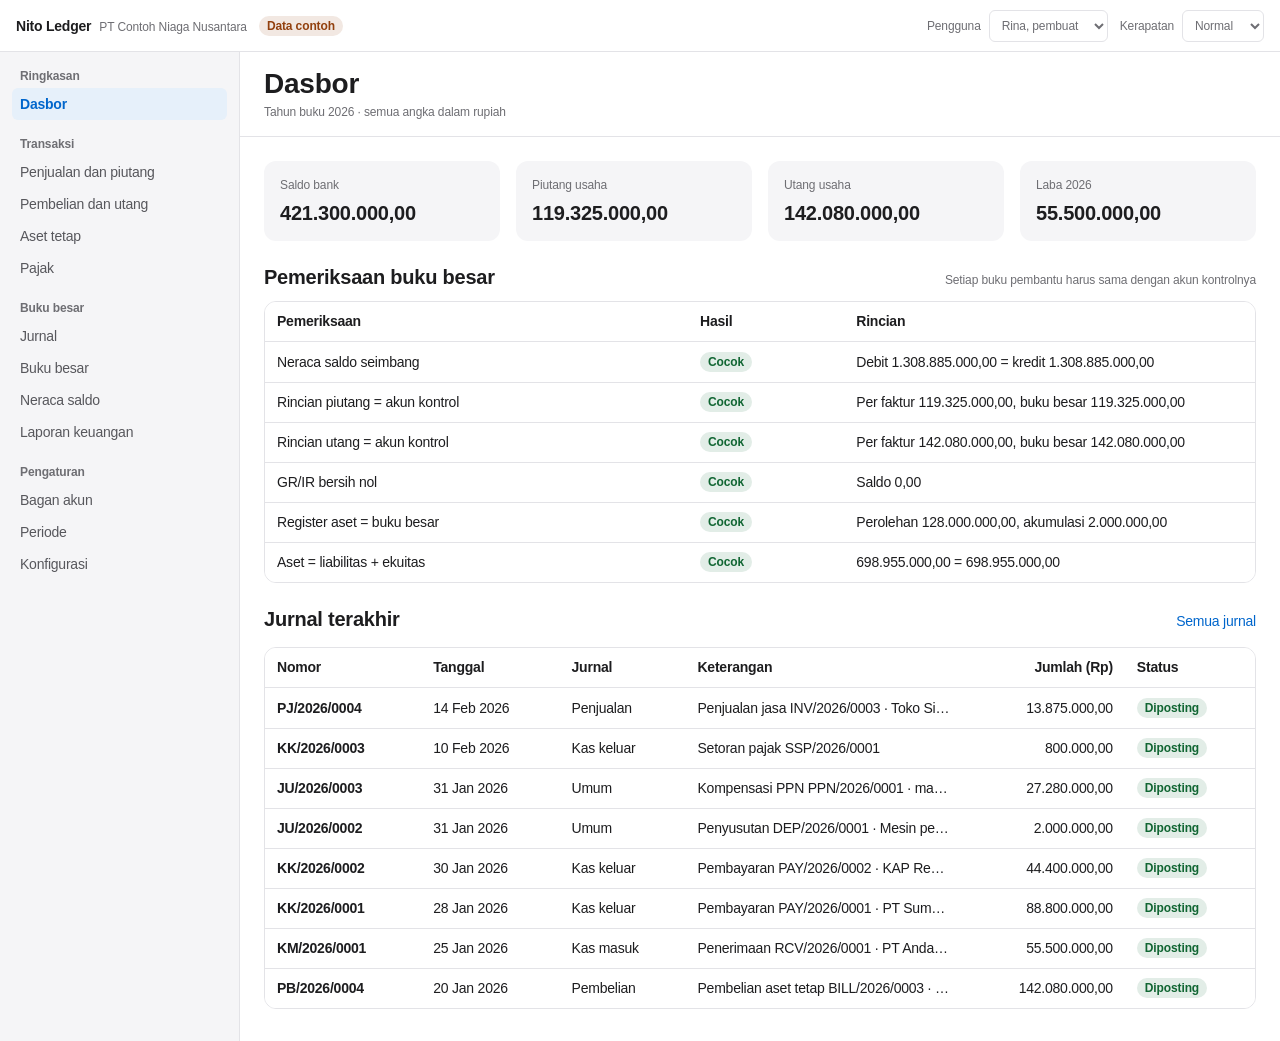
==== commit ad666aa8: "fix(ledger): fit the journal lines inside the inspector Three amount columns did not fit the 320px i" ====
--- a/example/ledger/index.html
+++ b/example/ledger/index.html
@@ -146,7 +146,13 @@
 dt{color:var(--ink-muted)} dd{margin:0;min-width:0;overflow-wrap:anywhere}
 dd.num{text-align:left}
 .lines td{height:32px}
-.lines .acct{max-width:180px;overflow:hidden;text-overflow:ellipsis}
+/* fixed layout: the account name gives way, the amount never does */
+.lines table{table-layout:fixed}
+.lines th:nth-child(2){width:24px}
+.lines th:nth-child(3){width:128px}
+.lines .acct,.lines tfoot td:first-child{overflow:hidden;text-overflow:ellipsis}
+.lines tr.cr td:first-child{padding-left:24px}
+.lines td:nth-child(2){color:var(--ink-muted);padding-inline:4px}
 .stmt td:first-child{padding-left:24px}
 .stmt tr.grp td{font-weight:600;padding-left:12px;color:var(--ink-secondary)}
 .stmt tr.tot td{font-weight:600}
@@ -709,10 +715,17 @@
   ui.flash = null;
   return h;
 }
+// Journal form for a narrow panel: one amount column, D or K beside it, credit
+// lines indented as a hand-written journal does. Debits then credits.
 function linesTable(e) {
-  const rows = e.lines.map((l) => ({ cells: [esc(aname(l.account)) + (l.party ? ` · ${esc(party(l.party))}` : ""), M(l.debit) ? txt(M(l.debit)) : "", M(l.credit) ? txt(M(l.credit)) : ""] }));
-  const t = e.lines.reduce((s, l) => s + M(l.debit), 0n);
-  return `<div class="lines">${table([{ h: "Akun", cls: "acct" }, { h: "Debit", num: true }, { h: "Kredit", num: true }], rows, { foot: ["Jumlah", txt(t), txt(t)] })}</div>`;
+  const order = [...e.lines.filter((l) => M(l.debit)), ...e.lines.filter((l) => !M(l.debit))];
+  const rows = order.map((l) => {
+    const dr = M(l.debit) > 0n;
+    return { attr: dr ? "" : ' class="cr"', cells: [esc(acct(l.account)?.name ?? l.account) + (l.party ? ` · ${esc(party(l.party))}` : ""), dr ? "D" : "K", txt(dr ? M(l.debit) : M(l.credit))] };
+  });
+  const d = e.lines.reduce((s, l) => s + M(l.debit), 0n), c = e.lines.reduce((s, l) => s + M(l.credit), 0n);
+  return `<div class="lines">${table([{ h: "Akun", cls: "acct" }, { h: "" }, { h: "Rp", num: true }], rows,
+    { foot: [d === c ? "Debit = kredit" : "Tidak seimbang", "", txt(d)] })}</div>`;
 }
 function entryHead(e) {
   return `<dl>
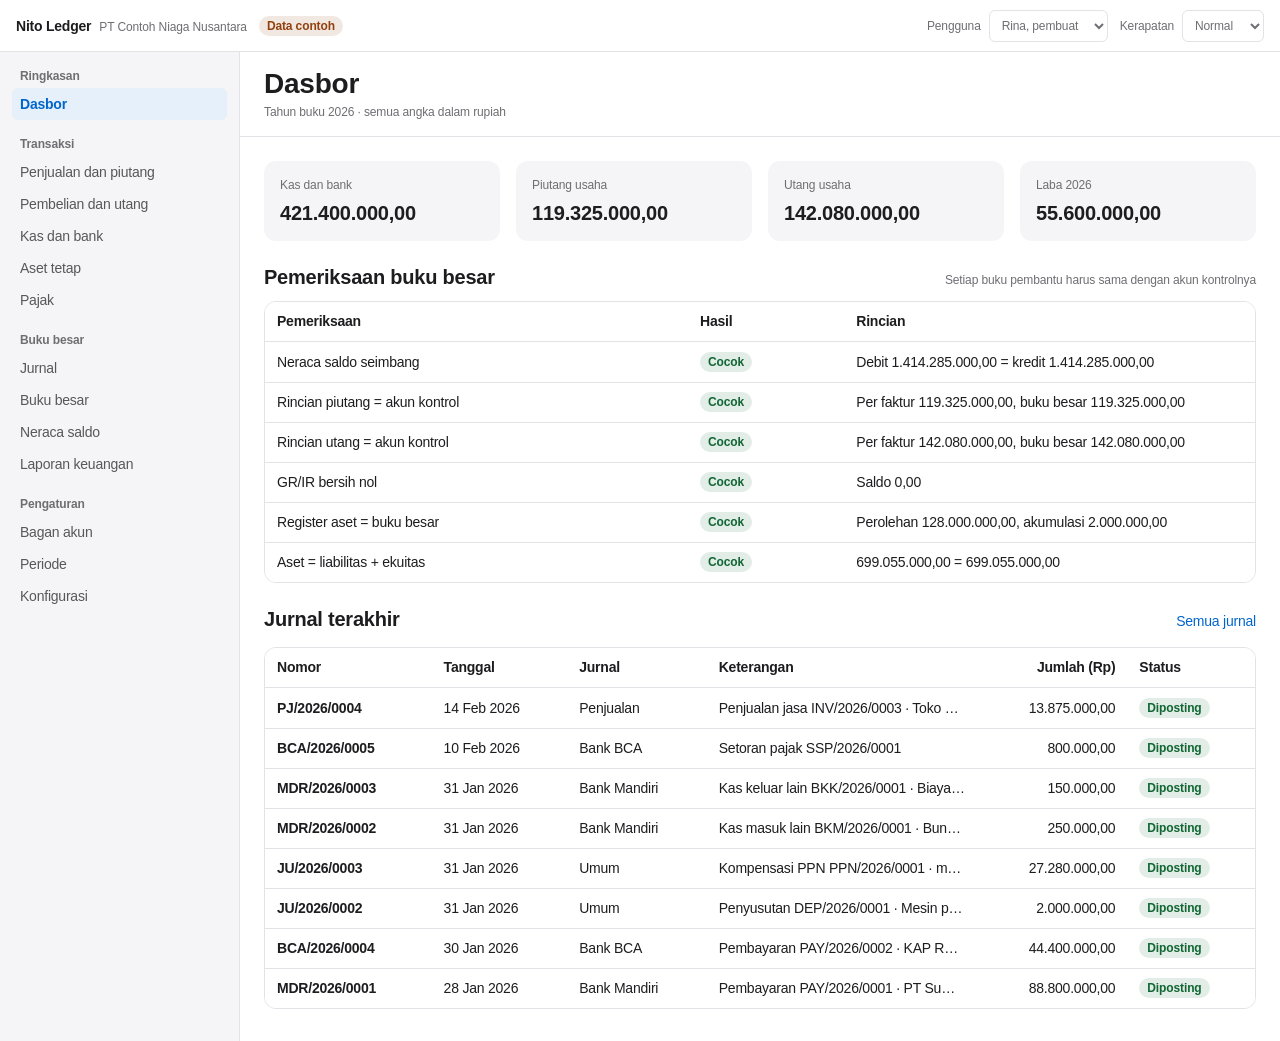
==== commit 3aa278c9: "feat(ledger): register payment into a chosen bank, Kas dan bank page Each cash and bank account is a" ====
--- a/example/ledger/index.html
+++ b/example/ledger/index.html
@@ -204,22 +204,31 @@
 
 // ---------------------------------------------------------------- config
 const USERS = { rina: "Rina", budi: "Budi" };
-const JOURNALS = { PJ: "Penjualan", PB: "Pembelian", KM: "Kas masuk", KK: "Kas keluar", JU: "Umum" };
+// Journals for documents. Each cash or bank account is a journal of its own
+// (state.cashbanks), so receipts and payments are numbered per account.
+const JOURNALS = { PJ: "Penjualan", PB: "Pembelian", JU: "Umum" };
 const KINDS = {
   sale:             { label: "Penjualan barang", journal: "PJ", prefix: "INV" },
   service:          { label: "Penjualan jasa", journal: "PJ", prefix: "INV" },
-  receipt:          { label: "Penerimaan", journal: "KM", prefix: "RCV" },
+  receipt:          { label: "Penerimaan", journal: "cash", prefix: "RCV" },
   purchase:         { label: "Pembelian barang", journal: "PB", prefix: "BILL" },
   purchase_service: { label: "Pembelian jasa", journal: "PB", prefix: "BILL" },
   asset:            { label: "Pembelian aset tetap", journal: "PB", prefix: "BILL" },
-  payment:          { label: "Pembayaran", journal: "KK", prefix: "PAY" },
+  payment:          { label: "Pembayaran", journal: "cash", prefix: "PAY" },
+  transfer:         { label: "Transfer kas/bank", journal: "cash", prefix: "TRF" },
+  cash_in:          { label: "Kas masuk lain", journal: "cash", prefix: "BKM" },
+  cash_out:         { label: "Kas keluar lain", journal: "cash", prefix: "BKK" },
   ppn_settlement:   { label: "Kompensasi PPN", journal: "JU", prefix: "PPN" },
-  tax_payment:      { label: "Setoran pajak", journal: "KK", prefix: "SSP" },
+  tax_payment:      { label: "Setoran pajak", journal: "cash", prefix: "SSP" },
   depreciation:     { label: "Penyusutan", journal: "JU", prefix: "DEP" },
 };
+const METHODS = { transfer: "Transfer bank", cash: "Tunai", giro: "Cek / giro" };
 const AR_KINDS = ["sale", "service"], AP_KINDS = ["purchase", "purchase_service", "asset"];
-// The company adapts the skill's template: five accounts the template does not carry.
+// The company adapts the skill's template: accounts the template does not carry.
 const EXTRA_ACCOUNTS = [
+  { code: "1-1210", name: "Bank Mandiri", type: "asset", normal_balance: "debit" },
+  { code: "6-3000", name: "Beban Administrasi Bank", type: "expense", normal_balance: "debit" },
+  { code: "7-1000", name: "Pendapatan Bunga Bank", type: "temporary", normal_balance: "credit" },
   { code: "1-1750", name: "PPN Lebih Bayar", type: "asset", normal_balance: "debit" },
   { code: "2-1150", name: "Barang Diterima Belum Ditagih (GR/IR)", type: "liability", normal_balance: "credit" },
   { code: "2-1410", name: "Utang PPN", type: "liability", normal_balance: "credit" },
@@ -228,7 +237,8 @@
 ];
 // Account determination: role key -> account. The engine never reads a code.
 const ROLES = {
-  bank: ["Bank", "1-1200"], receivable: ["Piutang usaha", "1-1300"], payable: ["Utang usaha", "2-1100"],
+  bank: ["Kas/bank bawaan", "1-1200"], bank_charges: ["Biaya bank", "6-3000"],
+  receivable: ["Piutang usaha", "1-1300"], payable: ["Utang usaha", "2-1100"],
   sales: ["Penjualan barang", "4-1000"], service_revenue: ["Pendapatan jasa", "4-2000"],
   tax_output_ppn: ["PPN Keluaran", "2-1400"], tax_input_ppn: ["PPN Masukan", "1-1700"],
   ppn_payable: ["Utang PPN", "2-1410"], ppn_receivable: ["PPN Lebih Bayar", "1-1750"],
@@ -266,6 +276,9 @@
 const acct = (code) => state.accounts[code];
 const aname = (code) => (acct(code) ? `${code} ${acct(code).name}` : code);
 const party = (id) => [...state.customers, ...state.suppliers].find((p) => p.id === id)?.name ?? "";
+const cbOf = (id) => state.cashbanks.find((c) => c.id === id);
+const jname = (code) => JOURNALS[code] ?? cbOf(code)?.name ?? code;
+const cbBal = (c, to) => bal(c.account, to);
 class FieldErr extends Error { constructor(field, msg) { super(msg); this.field = field; } }
 
 function money(raw, field, { zero = false } = {}) {
@@ -292,11 +305,19 @@
   for (const a of [...coa.accounts, ...EXTRA_ACCOUNTS])
     accounts[a.code] = { code: a.code, name: a.name, type: a.type, normal_balance: a.normal_balance,
       control: a.control ?? null, closing_only: !!a.zero_outside_closing, active: true, postable: true };
+  accounts["1-1200"].name = "Bank BCA";
   const periods = {};
   for (let m = 1; m <= 12; m++) periods[`2026-${String(m).padStart(2, "0")}`] = "open";
-  return { v: 1, company: { name: "PT Contoh Niaga Nusantara", pkp: true, fiscal_year: 2026, term_days: 30 },
+  return { v: 2, company: { name: "PT Contoh Niaga Nusantara", pkp: true, fiscal_year: 2026, term_days: 30 },
     user: "rina", accounts, defaults: Object.fromEntries(Object.entries(ROLES).map(([k, [, c]]) => [k, c])),
     periods, seq: {}, entries: [], docs: [], tax: TAX.map((t) => ({ ...t })),
+    // payment journals: one per cash or bank account; numbers are examples
+    cashbanks: [
+      { id: "BCA", name: "Bank BCA", account: "1-1200", kind: "bank", number: "0123 456 789" },
+      { id: "MDR", name: "Bank Mandiri", account: "1-1210", kind: "bank", number: "130 00 1234567 8" },
+      { id: "KAS", name: "Kas kecil", account: "1-1100", kind: "cash", number: "" },
+    ],
+    recon: {}, statements: {},
     customers: [{ id: "C1", name: "CV Mitra Sejahtera" }, { id: "C2", name: "PT Andalas Logistik" }, { id: "C3", name: "Toko Sinar Jaya" }],
     suppliers: [{ id: "S1", name: "PT Sumber Makmur" }, { id: "S2", name: "KAP Rekan dan Mitra" }, { id: "S3", name: "PT Teknik Prima" }] };
 }
@@ -332,9 +353,9 @@
   if (i >= 0) state.entries[i] = posted; else state.entries.push(posted);
   return { ok: true, entry: posted };
 }
-function postEvent(event_type, amounts, head) {
+function postEvent(event_type, amounts, head, defaults = state.defaults) {
   const clean = Object.fromEntries(Object.entries(amounts).filter(([, v]) => v && M(v) > 0n));
-  const b = core.buildEntry({ event_type, amounts: clean, ...head }, state.defaults);
+  const b = core.buildEntry({ event_type, amounts: clean, ...head }, defaults);
   if (!b.ok) return b;
   for (const l of b.entry.lines) {
     const c = acct(l.account)?.control;
@@ -343,16 +364,26 @@
   return postEntry(b.entry, head.journal);
 }
 // A module document: number it, post its events, keep the journal numbers on it.
+// A cash document posts in the journal of the cash or bank account it names,
+// and that account fills the "bank" role: the user picked the journal, the
+// module never names an account.
 function makeDoc(kind, fields, postings) {
   const prev = fields.token && state.docs.find((d) => d.token === fields.token && d.status === "open");
   if (prev) return { ok: true, doc: prev, flash: `${prev.no} sudah diposting sebelumnya. Kirim ulang tidak membuat jurnal kedua.` };
   const k = KINDS[kind], no = nextNo(k.prefix, fields.date);
+  let journal = k.journal, defaults = state.defaults;
+  if (journal === "cash") {
+    const cb = cbOf(fields.cb);
+    if (!cb) return { ok: false, errors: ["Pilih kas atau bank"], field: "cb" };
+    journal = cb.id; defaults = { ...state.defaults, bank: cb.account };
+  }
   const doc = { kind, no, status: "open", entries: [], ...fields };
   const who = fields.party ? ` · ${party(fields.party)}` : "";
-  for (const [ev, amounts, suffix] of postings(doc)) {
+  for (const [ev, amounts, suffix, extra] of postings(doc)) {
     const r = postEvent(ev, amounts, { idempotency_key: `${no}:${suffix}`, source_type: kind, source_id: no,
-      posting_date: fields.date, document_date: fields.date, created_by: state.user, journal: k.journal,
-      party: fields.party ?? undefined, description: `${k.label} ${no}${who}${fields.memo ? " · " + fields.memo : ""}` });
+      posting_date: fields.date, document_date: fields.date, created_by: state.user, journal,
+      party: fields.party ?? undefined, description: `${k.label} ${no}${who}${fields.memo ? " · " + fields.memo : ""}` },
+      extra ? { ...defaults, ...extra } : defaults);
     if (!r.ok) return r;
     doc.entries.push(r.entry.entry_number);
   }
@@ -505,11 +536,51 @@
   if (withhold && state.docs.some((x) => x.status === "open" && x.ref === d.no && M(x.pph) > 0n)) throw new FieldErr("pph23", "PPh 23 faktur ini sudah dipotong");
   const pph = withhold ? taxAmt("PPh 23", d.dpp, date) : "0.00";
   const bank = money(f.bank, "bank");
-  const amt = M(bank) + M(pph);
-  if (amt > openAmt(d)) throw new FieldErr("bank", `Melebihi sisa ${txt(openAmt(d))}`);
-  return tx(() => makeDoc(kind, { token: f.token, date, party: d.party, ref: d.no, bank, pph, amount: S(amt) }, () => [isR
-    ? ["receipt_in", { bank, prepaid_tax_22_23_25: pph, receivable: S(amt) }, "post"]
-    : ["payment_out", { payable: S(amt), bank, wht_payable_23: pph }, "post"]]));
+  const charges = f.charges ? money(f.charges, "charges", { zero: true }) : "0.00";
+  if (!cbOf(f.cb)) throw new FieldErr("cb", "Pilih kas atau bank");
+  if (!METHODS[f.method]) throw new FieldErr("method", "Pilih metode");
+  // A receipt: the customer's payment covers what lands in the bank, the PPh 23
+  // they cut and any fee the bank took. A payment: the invoice is settled by
+  // what leaves the bank plus the PPh 23 withheld; a fee comes on top.
+  const amt = isR ? M(bank) + M(pph) + M(charges) : M(bank) + M(pph) - M(charges);
+  if (amt <= 0n) throw new FieldErr("bank", "Jumlah yang dilunasi harus lebih dari nol");
+  if (amt > openAmt(d)) throw new FieldErr("bank", `Melunasi ${txt(amt)}, melebihi sisa ${txt(openAmt(d))}`);
+  const fields = { token: f.token, date, party: d.party, ref: d.no, cb: f.cb, method: f.method,
+    ref_no: (f.ref_no ?? "").trim(), bank, pph, charges, amount: S(amt), memo: (f.ref_no ?? "").trim() };
+  return tx(() => makeDoc(kind, fields, () => [isR
+    ? ["receipt_in", { bank, prepaid_tax_22_23_25: pph, bank_charges: charges, receivable: S(amt) }, "post"]
+    : ["payment_out", { payable: S(amt), bank_charges: charges, bank, wht_payable_23: pph }, "post"]]));
+}
+function transfer(f) {
+  const date = dateField(f.date), from = cbOf(f.from), to = cbOf(f.to), amount = money(f.amount, "amount");
+  if (!from) throw new FieldErr("from", "Pilih rekening asal");
+  if (!to || to === from) throw new FieldErr("to", "Pilih rekening tujuan yang lain");
+  return tx(() => makeDoc("transfer", { token: f.token, date, cb: from.id, to: to.id, amount, memo: `${from.name} ke ${to.name}` },
+    () => [["cash_transfer", { bank_in: amount, bank_out: amount }, "post", { bank_in: to.account, bank_out: from.account }]]));
+}
+function cashOther(f) {
+  const date = dateField(f.date), amount = money(f.amount, "amount"), a = acct(f.account);
+  if (!cbOf(f.cb)) throw new FieldErr("cb", "Pilih kas atau bank");
+  // the counterpart of a statement line may not be a control account or
+  // another cash account: those move only through their own documents
+  if (!a || !a.active || a.control || state.cashbanks.some((c) => c.account === a.code)) throw new FieldErr("account", "Pilih akun pendapatan, beban atau akun lain non-kontrol");
+  const memo = (f.memo ?? "").trim();
+  if (!memo) throw new FieldErr("memo", "Isi keterangan");
+  const kind = f.dir === "in" ? "cash_in" : "cash_out";
+  return tx(() => makeDoc(kind, { token: f.token, date, cb: f.cb, account: a.code, amount, memo }, () =>
+    [[kind === "cash_in" ? "cash_receipt_other" : "cash_payment_other", { bank: amount, counterpart: amount }, "post", { counterpart: a.code }]]));
+}
+// Reconciliation marks a bank line as matched to the statement. It is a record
+// beside the ledger, like Odoo's reconciliation lines: the posted entry itself
+// is never touched.
+function toggleCleared(key) {
+  tx(() => { if (state.recon[key]) delete state.recon[key]; else state.recon[key] = today(); return { ok: true }; });
+}
+function saveStatement(f) {
+  const c = cbOf(f.cb);
+  if (!c) throw new FieldErr("cb", "Pilih rekening");
+  const date = dateField(f.date), balance = money(f.balance, "balance", { zero: true });
+  return tx(() => { state.statements[c.id] = { date, balance }; return { ok: true, flash: `Saldo rekening koran ${c.name} per ${dfmt(date)} disimpan.` }; });
 }
 function runDepreciation(f) {
   const month = f.month;
@@ -553,7 +624,7 @@
     const ppn = -bal(role("ppn_payable"), date), pph = -bal(role("wht_payable_23"), date);
     const p1 = ppn > 0n ? ppn : 0n, p2 = pph > 0n ? pph : 0n;
     if (!p1 && !p2) return { ok: false, errors: [`Tidak ada Utang PPN atau PPh 23 per ${dfmt(date)}`] };
-    return makeDoc("tax_payment", { token: f.token, date, ppn: S(p1), pph: S(p2), amount: S(p1 + p2) }, () =>
+    return makeDoc("tax_payment", { token: f.token, date, cb: f.cb, ppn: S(p1), pph: S(p2), amount: S(p1 + p2) }, () =>
       [["tax_payment", { ppn_payable: S(p1), wht_payable_23: S(p2), bank: S(p1 + p2) }, "post"]]);
   });
 }
@@ -641,6 +712,7 @@
   sale: submitSale, purchase: submitPurchase, asset: submitAsset,
   receipt: (f) => settle(f, "receipt"), payment: (f) => settle(f, "payment"),
   depreciation: runDepreciation, ppn: settlePPN, taxpay: payTax,
+  transfer, cashother: cashOther, statement: saveStatement,
   manual: saveManual, approve, reverse: reverseManual, cancel: cancelDoc,
   account: addAccount, defaults: saveDefaults, company: saveCompany,
   reset: () => { state = seed(); return { ok: true, flash: "Data contoh dimuat ulang." }; },
@@ -654,18 +726,25 @@
   const cap = run(saveManual, { date: "2026-01-02", memo: "Setoran modal pemegang saham",
     acct_0: "1-1200", dr_0: "500.000.000", cr_0: "", acct_1: "3-1000", dr_1: "", cr_1: "500.000.000" });
   run(approve, { key: cap.key }, "budi");
+  run(transfer, { date: "2026-01-03", from: "BCA", to: "MDR", amount: "100.000.000" });
+  run(transfer, { date: "2026-01-06", from: "BCA", to: "KAS", amount: "5.000.000" });
   const p1 = run(submitPurchase, { kind: "purchase", party: "S1", date: "2026-01-05", dpp: "80.000.000", pkp: "on", memo: "Bahan kemasan" });
   run(submitSale, { kind: "sale", party: "C1", date: "2026-01-10", dpp: "95.000.000", cost: "60.000.000", memo: "Diskon dagang 5% sudah dipotong" });
   const a2 = run(submitSale, { kind: "service", party: "C2", date: "2026-01-12", dpp: "50.000.000", memo: "Jasa pengemasan" });
   const p2 = run(submitPurchase, { kind: "purchase_service", party: "S2", date: "2026-01-15", dpp: "40.000.000", pkp: "on", memo: "Jasa konsultan" });
   run(submitAsset, { party: "S3", date: "2026-01-20", name: "Mesin pengemas otomatis", dpp: "128.000.000", pkp: "on", residual: "8.000.000", months: "60" });
-  run(H.receipt, { ref: a2.doc.no, date: "2026-01-25", pph23: "on", bank: "54.500.000" });
-  run(H.payment, { ref: p1.doc.no, date: "2026-01-28", bank: "88.800.000" });
-  run(H.payment, { ref: p2.doc.no, date: "2026-01-30", pph23: "on", bank: "43.600.000" });
+  run(H.receipt, { ref: a2.doc.no, date: "2026-01-25", cb: "BCA", method: "transfer", ref_no: "TRF 2501-ANDL", pph23: "on", bank: "54.500.000" });
+  run(H.payment, { ref: p1.doc.no, date: "2026-01-28", cb: "MDR", method: "transfer", ref_no: "MDR-OUT-0128", bank: "88.800.000" });
+  run(H.payment, { ref: p2.doc.no, date: "2026-01-30", cb: "BCA", method: "transfer", ref_no: "BCA-OUT-0130", pph23: "on", bank: "43.600.000" });
+  run(cashOther, { date: "2026-01-31", cb: "MDR", dir: "in", account: "7-1000", amount: "250.000", memo: "Bunga jasa giro Januari" });
+  run(cashOther, { date: "2026-01-31", cb: "MDR", dir: "out", account: "6-3000", amount: "150.000", memo: "Biaya administrasi Januari" });
   run(runDepreciation, { month: "2026-01" });
   run(settlePPN, { month: "2026-01" });
-  run(payTax, { date: "2026-02-10" });
+  run(payTax, { date: "2026-02-10", cb: "BCA" });
   run(submitSale, { kind: "service", party: "C3", date: "2026-02-14", dpp: "12.500.000", memo: "Jasa desain kemasan" });
+  // January's BCA statement, every line matched: the reconciliation shows a difference of zero
+  for (const e of live()) e.lines.forEach((l, i) => { if (l.account === "1-1200" && e.posting_date <= "2026-01-31") state.recon[`${e.entry_number}#${i}`] = "2026-02-02"; });
+  state.statements.BCA = { date: "2026-01-31", balance: S(bal("1-1200", "2026-01-31")) };
   state.user = "rina";
   save();
   return state;
@@ -731,7 +810,7 @@
   return `<dl>
     <dt>Status</dt><dd>${entryBadge(e)}</dd>
     <dt>Tanggal</dt><dd>${dfmt(e.posting_date)}</dd>
-    <dt>Jurnal</dt><dd>${JOURNALS[e.journal]}</dd>
+    <dt>Jurnal</dt><dd>${jname(e.journal)}</dd>
     <dt>Keterangan</dt><dd>${esc(e.description)}</dd>
     <dt>Sumber</dt><dd>${e.source_type ? `${esc(KINDS[e.source_type]?.label ?? e.source_type)} ${esc(e.source_id)}` : "Jurnal manual"}</dd>
     <dt>Dibuat</dt><dd>${USERS[e.created_by] ?? esc(e.created_by)}</dd>
@@ -766,14 +845,18 @@
     <dt>Tanggal</dt><dd>${dfmt(d.date)}${d.due ? ` · jatuh tempo ${dfmt(d.due)}` : ""}</dd>
     ${d.party ? `<dt>Pihak</dt><dd>${esc(party(d.party))}</dd>` : ""}
     ${d.ref ? `<dt>Untuk</dt><dd>${esc(d.ref)}</dd>` : ""}
-    ${d.memo ? `<dt>Catatan</dt><dd>${esc(d.memo)}</dd>` : ""}
-    ${money2("dpp", "DPP")}${money2("ppn", "PPN")}${money2("total", "Total")}${money2("pph", "PPh 23")}${money2("bank", "Bank")}${money2("amount", "Jumlah")}
+    ${d.cb ? `<dt>Kas/bank</dt><dd>${esc(cbOf(d.cb)?.name)}${d.to ? ` ke ${esc(cbOf(d.to)?.name)}` : ""}</dd>` : ""}
+    ${d.method ? `<dt>Metode</dt><dd>${METHODS[d.method]}${d.ref_no ? ` · ${esc(d.ref_no)}` : ""}</dd>` : ""}
+    ${d.memo && !d.ref_no ? `<dt>Catatan</dt><dd>${esc(d.memo)}</dd>` : ""}
+    ${money2("dpp", "DPP")}${money2("ppn", "PPN")}${money2("total", "Total")}${money2("pph", "PPh 23")}${money2("charges", "Biaya bank")}${money2("bank", "Lewat rekening")}${money2("amount", "Jumlah")}
     ${AR_KINDS.includes(d.kind) || AP_KINDS.includes(d.kind) ? `<dt>Sisa</dt><dd>${txt(openAmt(d))}</dd>` : ""}</dl>`;
+  const owed = (AR_KINDS.includes(d.kind) || AP_KINDS.includes(d.kind)) && d.status === "open" && openAmt(d) > 0n;
+  const pay = owed ? `<div class="actions"><button class="btn" type="button" data-act="pay" data-id="${esc(d.no)}">${AR_KINDS.includes(d.kind) ? "Catat penerimaan" : "Catat pembayaran"}</button></div>` : "";
   const act = d.status === "open"
     ? form("cancel", "", `<input type="hidden" name="no" value="${esc(d.no)}">${fld("cancel", "date", "Tanggal pembatalan", dateIn("cancel", "date", d.date), "Jurnal pembalik diposting pada tanggal ini.")}`, "Batalkan dokumen", { confirm: "Klik lagi untuk membatalkan" })
     : "";
-  const blocks = [...entries, ...reversals].map((e) => `<div class="block"><h3><a href="#jurnal" data-goto="${esc(e.idempotency_key)}">${esc(e.entry_number)}</a> · ${JOURNALS[e.journal]} · ${dfmt(e.posting_date)}</h3>${linesTable(e)}</div>`).join("");
-  return `<section class="panel"><div class="panel-head"><h2>${esc(d.no)}</h2>${close}</div>${head}${blocks}</section>${act}`;
+  const blocks = [...entries, ...reversals].map((e) => `<div class="block"><h3><a href="#jurnal" data-goto="${esc(e.idempotency_key)}">${esc(e.entry_number)}</a> · ${jname(e.journal)} · ${dfmt(e.posting_date)}</h3>${linesTable(e)}</div>`).join("");
+  return `<section class="panel"><div class="panel-head"><h2>${esc(d.no)}</h2>${close}</div>${head}${pay}${blocks}</section>${act}`;
 }
 function split(main, side) {
   const fl = flashHtml(), s = ui.sel ? inspector() : side;
@@ -792,15 +875,15 @@
 }
 function settleTable(kind) {
   const list = state.docs.filter((d) => d.kind === kind).reverse();
-  return table([{ h: "Nomor" }, { h: "Tanggal" }, { h: "Faktur" }, { h: "Jumlah (Rp)", num: true }, { h: "PPh 23 (Rp)", num: true }, { h: "Status" }],
-    list.map((d) => ({ attr: selAttr("doc", d.no), cells: [`<span class="id">${esc(d.no)}</span>`, dfmt(d.date), esc(d.ref), txt(M(d.amount)), txt(M(d.pph)), docBadge(d)] })),
+  return table([{ h: "Nomor" }, { h: "Tanggal" }, { h: "Faktur" }, { h: "Kas/bank" }, { h: "Melunasi (Rp)", num: true }, { h: "Status" }],
+    list.map((d) => ({ attr: selAttr("doc", d.no), cells: [`<span class="id">${esc(d.no)}</span>`, dfmt(d.date), esc(d.ref), esc(cbOf(d.cb)?.name ?? ""), txt(M(d.amount)), docBadge(d)] })),
     { empty: "Belum ada." });
 }
 
 // ---------------------------------------------------------------- views
 function vDash() {
   const b = bs(fyEnd());
-  const kp = [["Saldo bank", bal(role("bank"))], ["Piutang usaha", bal(role("receivable"))], ["Utang usaha", -bal(role("payable"))], [`Laba ${state.company.fiscal_year}`, b.profit]];
+  const kp = [["Kas dan bank", state.cashbanks.reduce((s, c) => s + cbBal(c), 0n)], ["Piutang usaha", bal(role("receivable"))], ["Utang usaha", -bal(role("payable"))], [`Laba ${state.company.fiscal_year}`, b.profit]];
   const cs = checks();
   const recent = sorted(state.entries.filter((e) => e.status !== "draft")).slice(-8).reverse();
   const drafts = state.entries.filter((e) => e.status === "draft");
@@ -818,8 +901,24 @@
 function entriesTable(list, selectable = true) {
   return table([{ h: "Nomor" }, { h: "Tanggal" }, { h: "Jurnal" }, { h: "Keterangan", cls: "trunc" }, { h: "Jumlah (Rp)", num: true }, { h: "Status" }],
     list.map((e) => ({ attr: selectable ? selAttr("entry", e.idempotency_key) : "", cells: [
-      `<span class="id">${esc(e.entry_number ?? "Draf")}</span>`, dfmt(e.posting_date), JOURNALS[e.journal], esc(e.description),
+      `<span class="id">${esc(e.entry_number ?? "Draf")}</span>`, dfmt(e.posting_date), jname(e.journal), esc(e.description),
       txt(e.lines.reduce((s, l) => s + M(l.debit), 0n)), entryBadge(e)] })), { empty: "Tidak ada jurnal yang cocok dengan saringan ini." });
+}
+// Register payment, as on an invoice in Odoo: which invoice, which cash or bank
+// journal, how it was paid, the bank's reference, the amount, tax cut, fee.
+const cbOpts = () => state.cashbanks.map((c) => [c.id, c.name]);
+function payForm(kind, open) {
+  const r = kind === "receipt";
+  const pick = open.find((d) => d.no === ui.payFor)?.no ?? open[0]?.no;
+  ui.payFor = null;
+  return form(kind, r ? "Terima pembayaran" : "Bayar pemasok", open.length ? `
+      ${fld(kind, "ref", "Faktur", sel(kind, "ref", open.map((d) => [d.no, `${d.no} · ${party(d.party)}`]), pick))}
+      <div class="row2">${fld(kind, "cb", r ? "Masuk ke" : "Keluar dari", sel(kind, "cb", cbOpts(), "BCA"))}${fld(kind, "method", "Metode", sel(kind, "method", Object.entries(METHODS), "transfer"))}</div>
+      <div class="row2">${fld(kind, "date", "Tanggal", dateIn(kind))}${fld(kind, "ref_no", "No. referensi", inp(kind, "ref_no", "", 'placeholder="No. bukti / cek"'))}</div>
+      ${check(kind, "pph23", r ? "Pelanggan memotong PPh 23" : "Potong PPh 23", false)}
+      ${fld(kind, "charges", "Biaya bank (Rp)", amount(kind, "charges"), r ? "Dipotong bank dari uang yang masuk." : "Biaya transfer, dibayar di atas tagihan.")}
+      ${fld(kind, "bank", r ? "Diterima di rekening (Rp) *" : "Keluar dari rekening (Rp) *", amount(kind, "bank"))}`
+    : `<p class="meta">${r ? "Semua faktur sudah lunas." : "Tidak ada utang terbuka."}</p>`, r ? "Catat penerimaan" : "Catat pembayaran");
 }
 function vSales() {
   const open = arDocs().filter((d) => d.status === "open" && openAmt(d) > 0n);
@@ -830,11 +929,7 @@
       <div class="row2">${fld("sale", "date", "Tanggal", dateIn("sale"))}${fld("sale", "dpp", "DPP (Rp) *", amount("sale", "dpp"), state.company.pkp ? "PPN dihitung dari parameter pajak." : "Perusahaan bukan PKP: tanpa PPN.")}</div>
       ${fld("sale", "cost", "Harga pokok barang (Rp)", amount("sale", "cost"), "Untuk barang: membentuk jurnal HPP dan persediaan.")}
       ${fld("sale", "memo", "Catatan", inp("sale", "memo"))}`, "Posting faktur")
-    + form("receipt", "Terima pembayaran", open.length ? `
-      ${fld("receipt", "ref", "Faktur", sel("receipt", "ref", open.map((d) => [d.no, `${d.no} · ${party(d.party)}`]), open[0].no))}
-      ${fld("receipt", "date", "Tanggal", dateIn("receipt"))}
-      ${check("receipt", "pph23", "Pelanggan memotong PPh 23", false)}
-      ${fld("receipt", "bank", "Diterima di bank (Rp) *", amount("receipt", "bank"))}` : `<p class="meta">Semua faktur sudah lunas.</p>`, "Posting penerimaan");
+    + payForm("receipt", open);
   return { sub: `Piutang terbuka ${txt(sumOpen(arDocs()))}`, body: split(
     block("Faktur penjualan", docTable(arDocs(), "Pelanggan")) + block("Penerimaan", settleTable("receipt")), side) };
 }
@@ -847,11 +942,7 @@
       <div class="row2">${fld("purchase", "date", "Tanggal", dateIn("purchase"))}${fld("purchase", "dpp", "DPP (Rp) *", amount("purchase", "dpp"))}</div>
       ${check("purchase", "pkp", "Ada Faktur Pajak dari pemasok PKP")}
       ${fld("purchase", "memo", "Catatan", inp("purchase", "memo"))}`, "Posting faktur")
-    + form("payment", "Bayar pemasok", open.length ? `
-      ${fld("payment", "ref", "Faktur", sel("payment", "ref", open.map((d) => [d.no, `${d.no} · ${party(d.party)}`]), open[0].no))}
-      ${fld("payment", "date", "Tanggal", dateIn("payment"))}
-      ${check("payment", "pph23", "Potong PPh 23", false)}
-      ${fld("payment", "bank", "Dibayar dari bank (Rp) *", amount("payment", "bank"))}` : `<p class="meta">Tidak ada utang terbuka.</p>`, "Posting pembayaran");
+    + payForm("payment", open);
   return { sub: `Utang terbuka ${txt(sumOpen(apDocs()))}`, body: split(
     block("Faktur pembelian", docTable(apDocs(), "Pemasok")) + block("Pembayaran", settleTable("payment")), side) };
 }
@@ -875,13 +966,72 @@
     + block("Jurnal penyusutan", table([{ h: "Nomor" }, { h: "Bulan" }, { h: "Aset", cls: "trunc" }, { h: "Jumlah (Rp)", num: true }, { h: "Status" }],
       deps.map((d) => ({ attr: selAttr("doc", d.no), cells: [`<span class="id">${esc(d.no)}</span>`, d.month, esc(d.memo), txt(M(d.amount)), docBadge(d)] })), { empty: "Belum ada penyusutan." })), side) };
 }
+// Every line on one cash or bank account, oldest first, with the key the
+// reconciliation record uses.
+function cashLines(c) {
+  const out = [];
+  for (const e of sorted(live())) e.lines.forEach((l, i) => { if (l.account === c.account) out.push({ key: `${e.entry_number}#${i}`, e, in: M(l.debit), out: M(l.credit) }); });
+  return out;
+}
+function vCash() {
+  const c = cbOf(ui.f.cbsel) ?? state.cashbanks[0];
+  const accts = state.cashbanks.map((x) => {
+    const pending = cashLines(x).filter((l) => !state.recon[l.key]).length;
+    const on = x.id === c.id ? ' aria-selected="true"' : "";
+    return { attr: ` data-act="cb" data-id="${x.id}" tabindex="0"${on}`, cells: [`<span class="id">${esc(x.name)}</span>`, esc(x.number || "Tunai"), String(pending), fmt(cbBal(x))] };
+  });
+  const total = state.cashbanks.reduce((s, x) => s + cbBal(x), 0n);
+  let run = 0n;
+  const lines = cashLines(c).map((l) => {
+    run += l.in - l.out;
+    const on = !!state.recon[l.key];
+    return { cells: [
+      `<label class="check" for="rc-${esc(l.key)}"><input type="checkbox" id="rc-${esc(l.key)}" data-act="clear" data-id="${esc(l.key)}" aria-label="${esc(l.e.entry_number)} cocok dengan rekening koran"${on ? " checked" : ""}><span class="box" aria-hidden="true"></span></label>`,
+      dfmt(l.e.posting_date), `<span class="id">${esc(l.e.entry_number)}</span>`, esc(l.e.description), fmt(l.in - l.out), fmt(run)] };
+  }).reverse();
+  // the bank reconciliation of C1: statement balance against the matched lines
+  const st = state.statements[c.id];
+  let recon = `<p class="meta">Isi saldo rekening koran di samping, lalu centang baris yang sudah muncul di rekening koran.</p>`;
+  if (st) {
+    const upto = cashLines(c).filter((l) => l.e.posting_date <= st.date);
+    const cleared = upto.filter((l) => state.recon[l.key]).reduce((s, l) => s + l.in - l.out, 0n);
+    const transit = upto.filter((l) => !state.recon[l.key]).reduce((s, l) => s + l.in, 0n);
+    const outstanding = upto.filter((l) => !state.recon[l.key]).reduce((s, l) => s + l.out, 0n);
+    const book = cbBal(c, st.date), diff = M(st.balance) - cleared;
+    recon = `<dl>
+      <dt>Rekening koran per ${dfmt(st.date)}</dt><dd>${txt(M(st.balance))}</dd>
+      <dt>Baris yang sudah cocok</dt><dd>${fmt(cleared)}</dd>
+      <dt>Selisih</dt><dd>${diff === 0n ? badge("success", "Nol, cocok") : badge("critical", txt(diff))}</dd>
+      <dt>Setoran dalam perjalanan</dt><dd>${txt(transit)}</dd>
+      <dt>Pembayaran belum dicairkan</dt><dd>${txt(outstanding)}</dd>
+      <dt>Saldo buku per tanggal itu</dt><dd>${txt(book)} = rekening koran + dalam perjalanan − belum dicairkan${M(st.balance) + transit - outstanding === book ? "" : " (tidak sama: cek baris yang dicentang)"}</dd></dl>`;
+  }
+  const others = Object.values(state.accounts).filter((a) => a.active && a.postable && !a.control && !state.cashbanks.some((x) => x.account === a.code))
+    .sort((a, b) => a.code.localeCompare(b.code)).map((a) => [a.code, `${a.code} ${a.name}`]);
+  const side = form("transfer", "Transfer antar rekening", `
+      <div class="row2">${fld("transfer", "from", "Dari", sel("transfer", "from", cbOpts(), "BCA"))}${fld("transfer", "to", "Ke", sel("transfer", "to", cbOpts(), "KAS"))}</div>
+      <div class="row2">${fld("transfer", "date", "Tanggal", dateIn("transfer"))}${fld("transfer", "amount", "Jumlah (Rp) *", amount("transfer", "amount"))}</div>`, "Posting transfer")
+    + form("cashother", "Kas masuk atau keluar lain", `
+      <div class="row2">${fld("cashother", "cb", "Kas/bank", sel("cashother", "cb", cbOpts(), c.id))}${fld("cashother", "dir", "Arah", sel("cashother", "dir", [["out", "Keluar"], ["in", "Masuk"]], "out"))}</div>
+      ${fld("cashother", "account", "Akun lawan", sel("cashother", "account", others, "6-3000"), "Bunga, biaya bank, beban kecil. Piutang dan utang lewat faktur.")}
+      <div class="row2">${fld("cashother", "date", "Tanggal", dateIn("cashother"))}${fld("cashother", "amount", "Jumlah (Rp) *", amount("cashother", "amount"))}</div>
+      ${fld("cashother", "memo", "Keterangan *", inp("cashother", "memo"))}`, "Posting")
+    + form("statement", `Rekening koran ${esc(c.name)}`, `<input type="hidden" name="cb" value="${c.id}">
+      <div class="row2">${fld("statement", "date", "Per tanggal", dateIn("statement", "date", st?.date ?? defDate()))}${fld("statement", "balance", "Saldo (Rp)", amount("statement", "balance", st ? txt(M(st.balance)) : ""))}</div>`, "Simpan saldo");
+  return { sub: `Total kas dan bank ${txt(total)} · setiap rekening punya jurnal dan nomor sendiri`, body: split(
+    block("Rekening", table([{ h: "Kas/bank" }, { h: "No. rekening" }, { h: "Belum cocok", num: true }, { h: "Saldo buku (Rp)", num: true }], accts, { foot: ["Jumlah", "", "", fmt(total)] }))
+    + block(`Rekonsiliasi ${esc(c.name)}`, recon)
+    + block(`Mutasi ${esc(c.name)}`, table([{ h: "Cocok" }, { h: "Tanggal" }, { h: "Nomor" }, { h: "Keterangan", cls: "trunc" }, { h: "Mutasi (Rp)", num: true }, { h: "Saldo (Rp)", num: true }], lines, { empty: "Belum ada mutasi." })),
+    side) };
+}
 function vTax() {
   const r = (k) => acct(role(k));
   const rows = ["tax_output_ppn", "tax_input_ppn", "ppn_receivable", "ppn_payable", "prepaid_tax_22_23_25", "wht_payable_23"].filter((k) => r(k))
     .map((k) => ({ cells: [ROLES[k][0], esc(aname(role(k))), txt(natural(r(k), bal(role(k))))] }));
   const docs = state.docs.filter((d) => d.kind === "ppn_settlement" || d.kind === "tax_payment").reverse();
   const side = form("ppn", "Kompensasi PPN", fld("ppn", "month", "Masa pajak", monthIn("ppn"), "Saldo PPN Keluaran dikurangi PPN Masukan sampai akhir masa."), "Posting kompensasi")
-    + form("taxpay", "Setor pajak", fld("taxpay", "date", "Tanggal setor", dateIn("taxpay"), "Menyetor seluruh Utang PPN dan Utang PPh 23 per tanggal ini."), "Posting setoran");
+    + form("taxpay", "Setor pajak", `<div class="row2">${fld("taxpay", "date", "Tanggal setor", dateIn("taxpay"))}${fld("taxpay", "cb", "Dari", sel("taxpay", "cb", cbOpts(), "BCA"))}</div>
+      <p class="meta">Menyetor seluruh Utang PPN dan Utang PPh 23 per tanggal ini.</p>`, "Posting setoran");
   return { sub: "PPN dan PPh 23. Tarif dari parameter berlaku-tanggal di Konfigurasi.", body: split(
     block("Saldo pajak", table([{ h: "Pos" }, { h: "Akun", cls: "trunc" }, { h: "Saldo (Rp)", num: true }], rows))
     + block("Dokumen pajak", table([{ h: "Nomor" }, { h: "Tanggal" }, { h: "Jenis" }, { h: "Jumlah (Rp)", num: true }, { h: "Status" }],
@@ -899,7 +1049,7 @@
       <p class="meta">Disimpan sebagai draf. Akun kontrol (piutang, utang, persediaan, aset tetap) tidak menerima jurnal manual.</p>`, "Simpan draf");
   const filters = `<form data-form="filter" class="actions" aria-label="Saring jurnal">
       <label class="meta" for="f-jstatus">Status</label>${sel("f", "jstatus", [["", "Semua"], ["draft", "Draf"], ["posted", "Diposting"], ["reversed", "Dibalik"]], f.jstatus)}
-      <label class="meta" for="f-journal">Jurnal</label>${sel("f", "journal", [["", "Semua"], ...Object.entries(JOURNALS)], f.journal)}</form>`;
+      <label class="meta" for="f-journal">Jurnal</label>${sel("f", "journal", [["", "Semua"], ...Object.entries(JOURNALS), ...state.cashbanks.map((c) => [c.id, c.name])], f.journal)}</form>`;
   return { sub: `${state.entries.length} jurnal · nomor berurutan tanpa celah per jurnal per tahun`, actions: filters,
     body: split(block("Daftar jurnal", entriesTable(list)), side), lineTpl: line };
 }
@@ -987,6 +1137,7 @@
   dasbor: ["Ringkasan", "Dasbor", vDash],
   penjualan: ["Transaksi", "Penjualan dan piutang", vSales],
   pembelian: ["Transaksi", "Pembelian dan utang", vPurch],
+  "kas-bank": ["Transaksi", "Kas dan bank", vCash],
   aset: ["Transaksi", "Aset tetap", vAssets],
   pajak: ["Transaksi", "Pajak", vTax],
   jurnal: ["Buku besar", "Jurnal", vJournal],
@@ -1012,6 +1163,7 @@
   lineTpl = v.lineTpl ?? null;
   document.getElementById("main").innerHTML = `<header class="toolbar"><div><h1>${title}</h1><p class="meta">${v.sub ?? ""}</p></div>${v.actions ?? ""}</header><div class="content">${v.body}</div>`;
   document.querySelectorAll('form[data-form="receipt"],form[data-form="payment"]').forEach(suggest);
+  if (ui.focus) { const el = document.getElementById(ui.focus); ui.focus = null; el?.scrollIntoView({ block: "center" }); el?.focus(); }
 }
 function suggest(form) {
   const f = Object.fromEntries(new FormData(form)), d = state.docs.find((x) => x.no === f.ref);
@@ -1019,12 +1171,18 @@
   const svc = form.dataset.form === "receipt" ? "service" : "purchase_service", cb = form.elements.pph23;
   cb.disabled = d.kind !== svc;
   if (cb.disabled) cb.checked = false;
-  const rem = openAmt(d);
-  let w = 0n;
+  const rem = openAmt(d), r = form.dataset.form === "receipt";
+  let w = 0n, fee = 0n;
   try { if (cb.checked) w = M(taxAmt("PPh 23", d.dpp, f.date || d.date)); } catch {}
-  form.elements.bank.value = txt(rem - w);
+  try { fee = f.charges ? M(money(f.charges)) : 0n; } catch {}
+  // settle the whole remainder by default; the user can lower it for a part payment
+  const through = r ? rem - w - fee : rem - w + fee;
+  form.elements.bank.value = txt(through);
   const h = form.querySelector('[data-help="bank"]');
-  h.textContent = h.dataset.orig = `Sisa ${txt(rem)}${w ? `, PPh 23 ${txt(w)} dicatat sebagai ${form.dataset.form === "receipt" ? "pajak dibayar di muka" : "utang PPh 23"}` : ""}.`;
+  const parts = [`Sisa ${txt(rem)}`];
+  if (w) parts.push(`PPh 23 ${txt(w)} jadi ${r ? "pajak dibayar di muka" : "utang PPh 23"}`);
+  if (fee) parts.push(`biaya bank ${txt(fee)} jadi beban`);
+  h.textContent = h.dataset.orig = parts.join(", ") + ". Kurangi untuk bayar sebagian.";
 }
 function showErrors(form, r) {
   if (r.field) {
@@ -1081,11 +1239,19 @@
   const form = ev.target.closest("form[data-form]");
   if (!form) return;
   if (form.dataset.form === "filter") form.requestSubmit();
-  else if ((form.dataset.form === "receipt" || form.dataset.form === "payment") && ev.target.name !== "bank") suggest(form);
+  else if ((form.dataset.form === "receipt" || form.dataset.form === "payment") && ["ref", "pph23", "charges", "date"].includes(ev.target.name)) suggest(form);
 });
 function act(el) {
   const a = el.dataset.act, id = el.dataset.id;
   if (a === "entry" || a === "doc") { ui.sel = { type: a, id }; render(); }
+  else if (a === "cb") { ui.f.cbsel = id; render(); }
+  else if (a === "clear") { toggleCleared(id); render(); document.getElementById(`rc-${id}`)?.focus(); }
+  else if (a === "pay") {
+    // Register payment from the invoice: open the payment form with it chosen
+    const d = state.docs.find((x) => x.no === id), target = AR_KINDS.includes(d.kind) ? "penjualan" : "pembelian";
+    ui.payFor = id; ui.sel = null; ui.focus = `${AR_KINDS.includes(d.kind) ? "receipt" : "payment"}-cb`;
+    if (viewId() === target) render(); else location.hash = target;
+  }
   else if (a === "new-account") { ui.sel = { type: "new-account" }; render(); document.getElementById("account-code")?.focus(); }
   else if (a === "close") { ui.sel = null; render(); }
   else if (a === "addline" && lineTpl) {
@@ -1125,7 +1291,7 @@
   coa = await (await fetch(COA_URL)).json();
   let saved = null;
   try { saved = JSON.parse(localStorage.getItem(STORE)); } catch {}
-  state = saved?.v === 1 ? saved : seed();
+  state = saved?.v === 2 ? saved : seed();
   render();
 } catch (e) {
   document.getElementById("main").innerHTML = `<div class="content"><div class="note note--bad" role="alert"><strong>Gagal memuat</strong><span>${esc(e.message)}. Buka lewat server lokal, bukan file://.</span></div></div>`;
